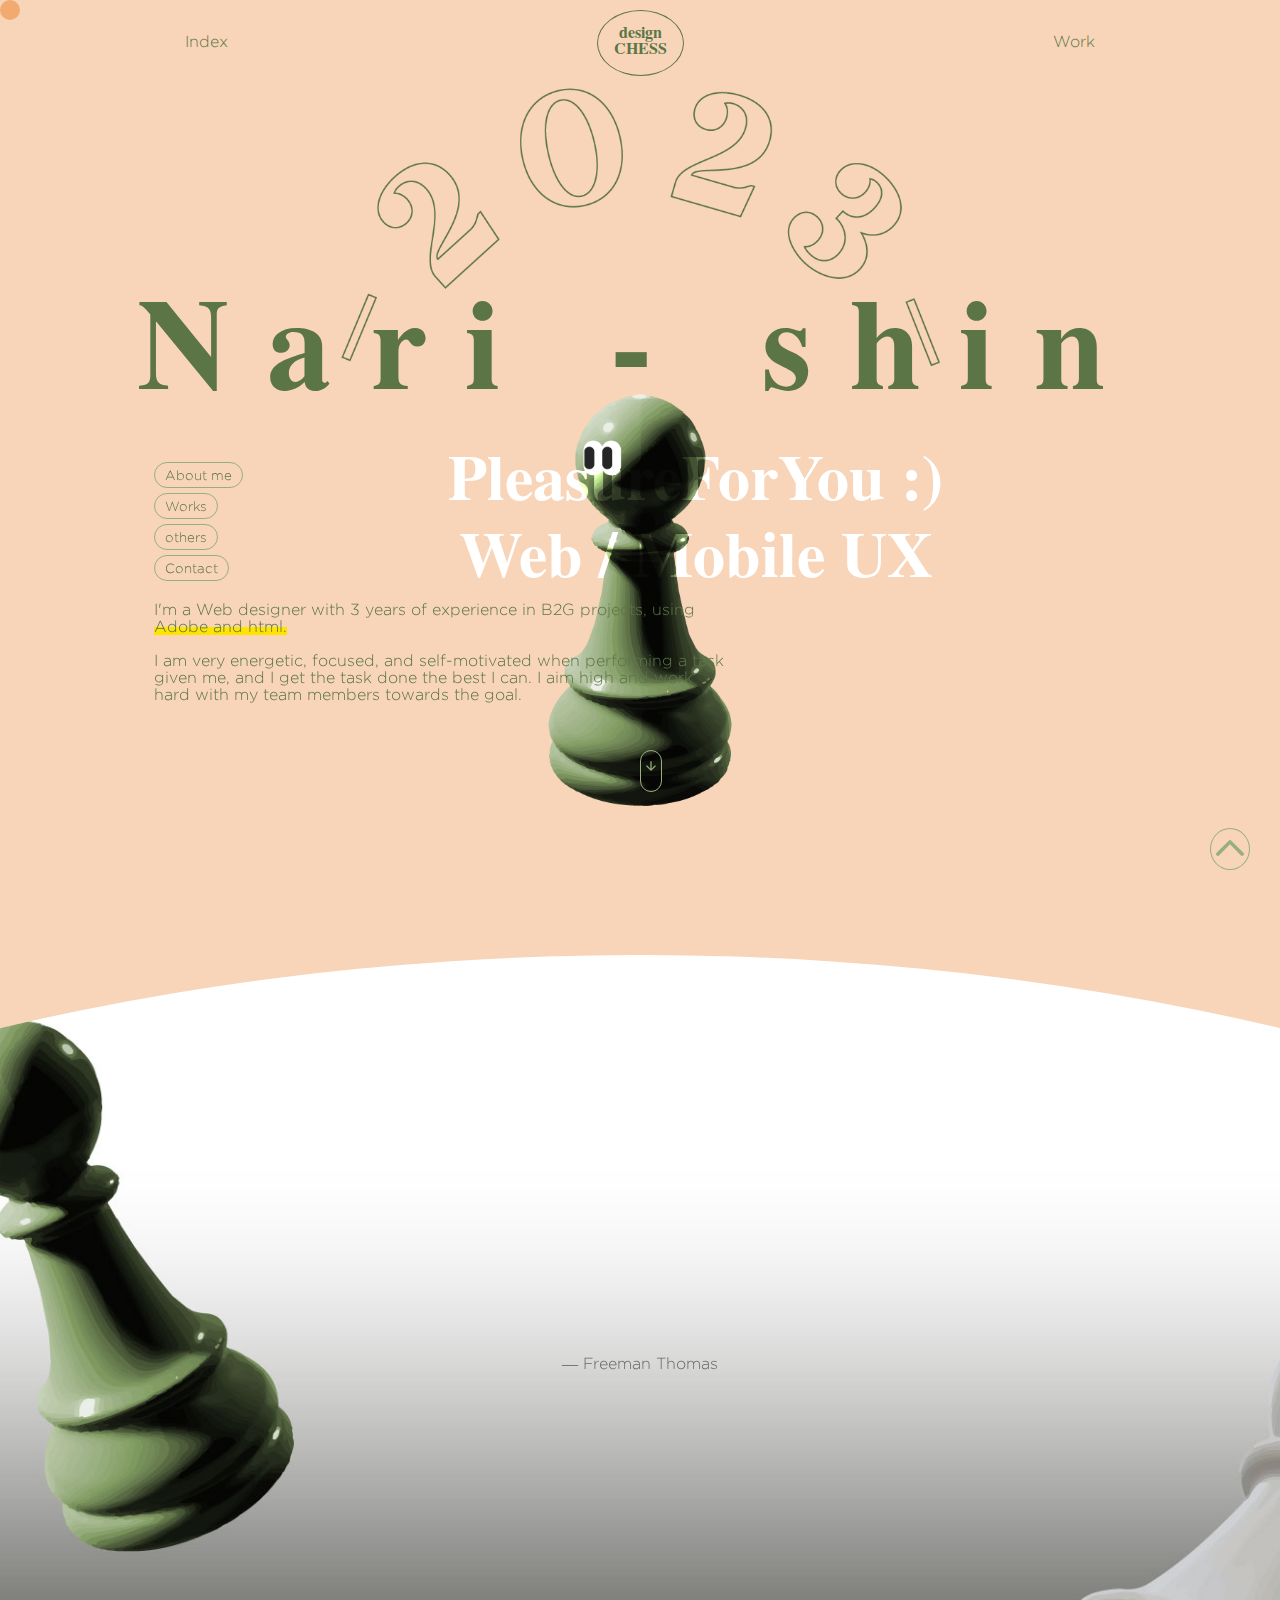
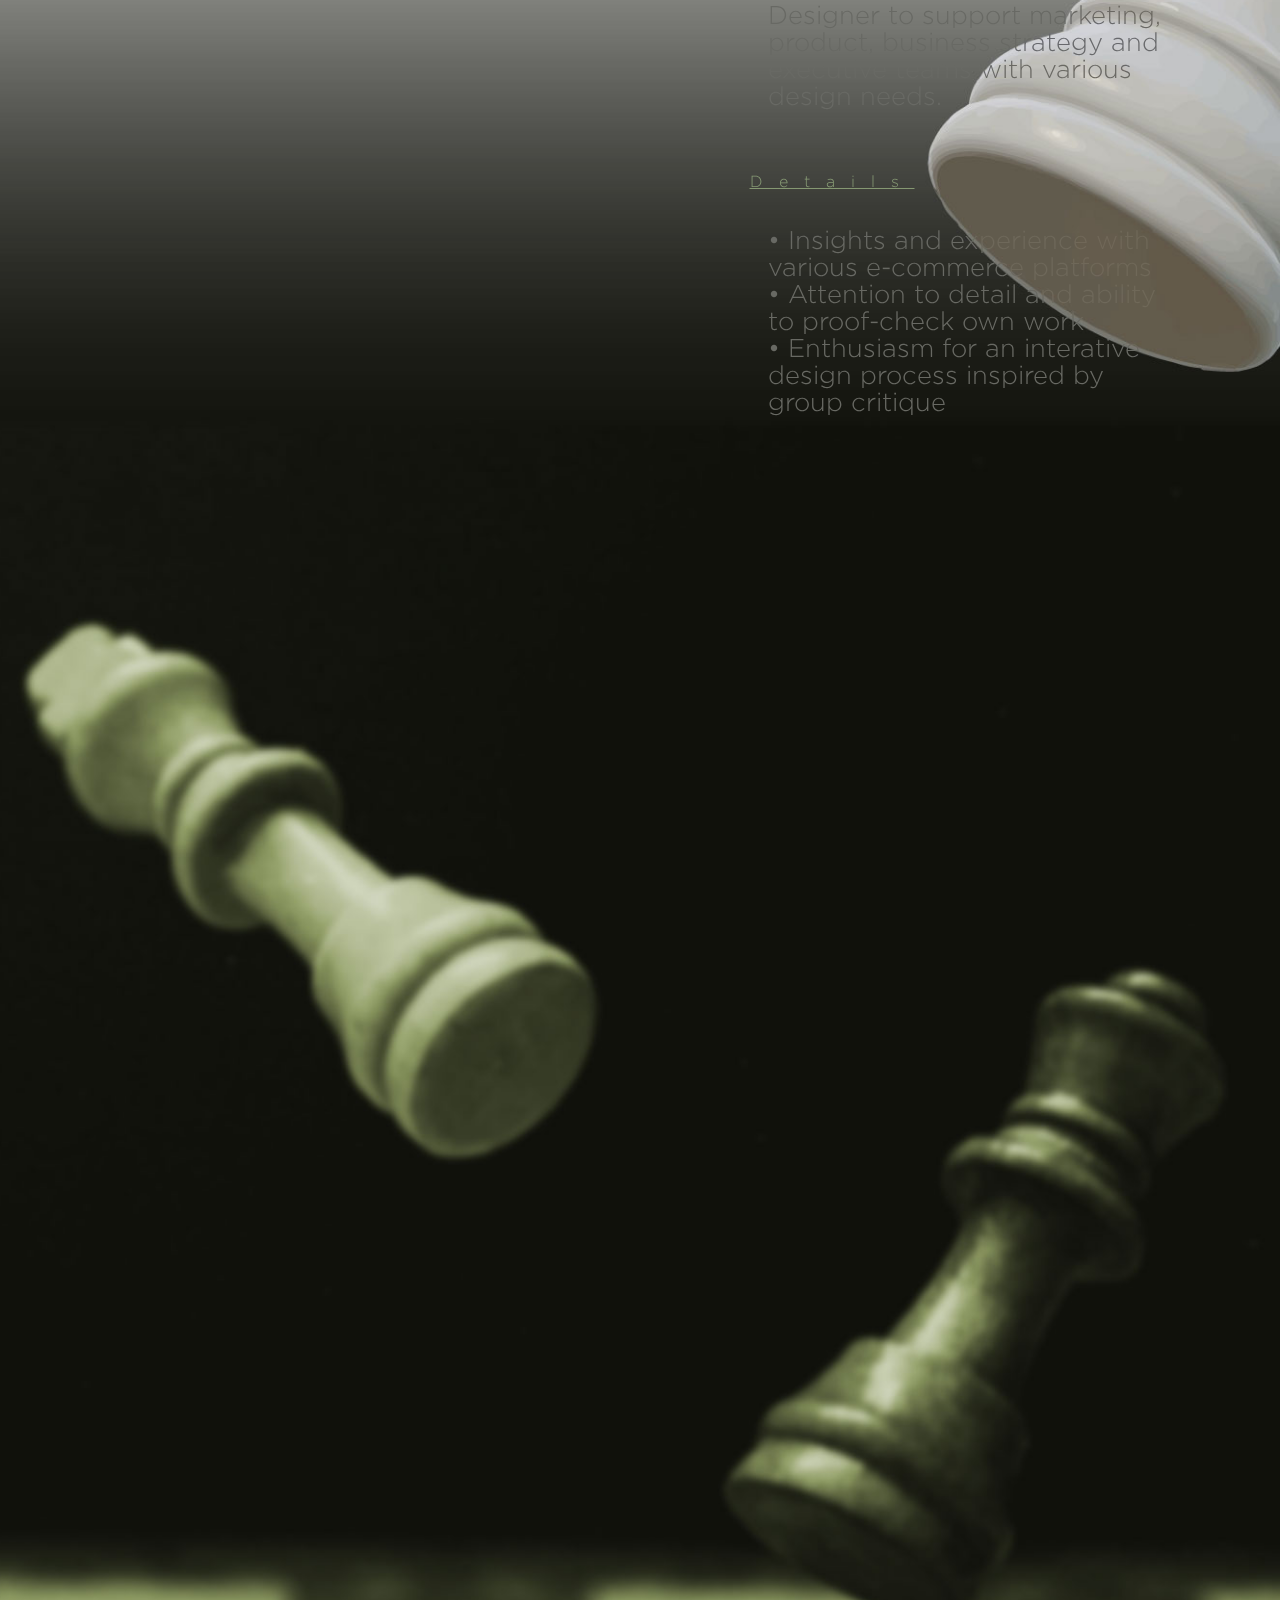
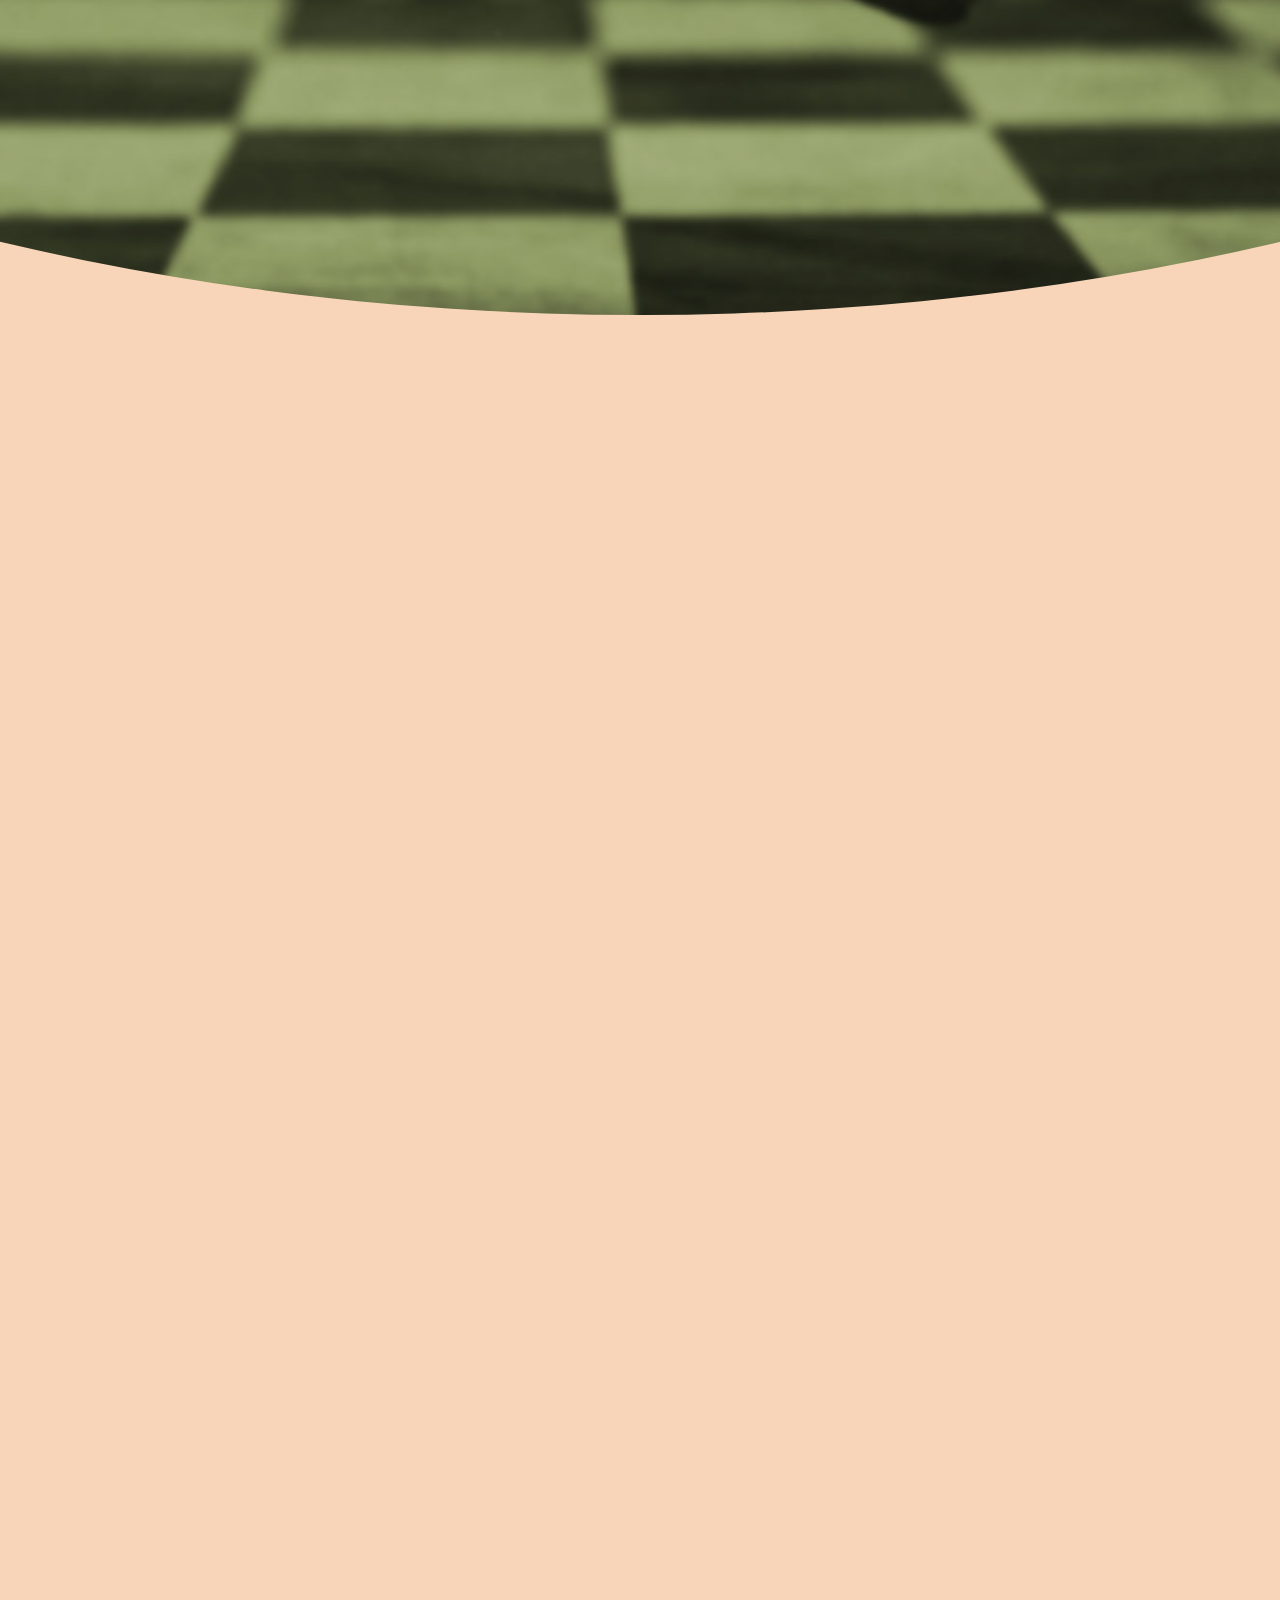
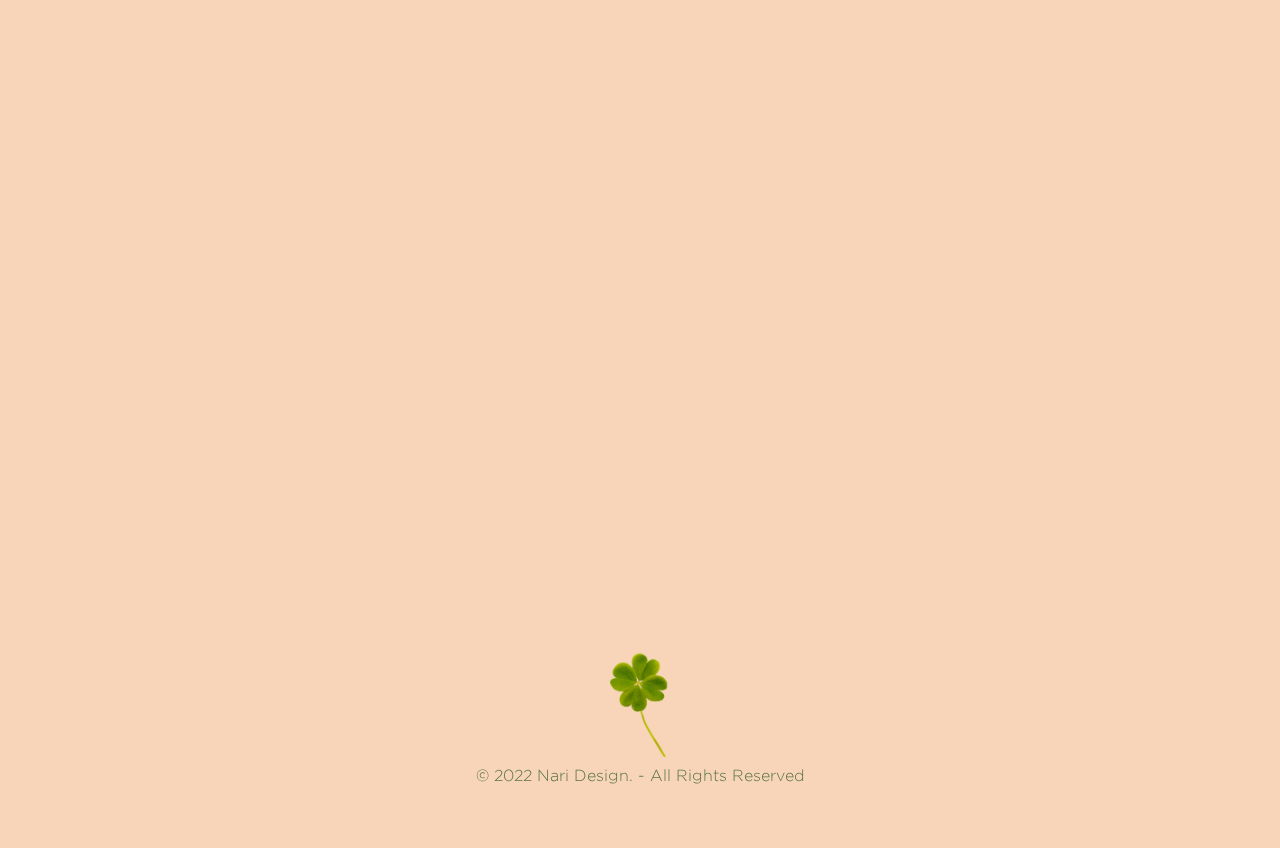
==== index.html @ 48663233 "Add files via upload" ====
<!DOCTYPE html>
<html lang="ko">
<head>
    <meta charset="UTF-8">
    <meta http-equiv="X-UA-Compatible" content="IE=edge">
    <meta name="viewport" content="width=device-width, initial-scale=1.0">
    <script src="js/jquery-3.3.1.min.js"></script>
    <link rel="stylesheet" href="css/index0104.css">
    <link rel="stylesheet" href="css/aos.css">
    <title>- design CHESS - Nari's web</title>
</head>
<body>
    <div class="cursor"></div>
    <div id="wrap">
        <header>
            <div class="headerMenu">
                <!-- 헤더메뉴 -->
                <div class="nav-link"><a href="#">Index</a></div>
                <a href="index.html" class="brand">
                    <h1><div class="logo">design<br/>CHESS</div></h1>
                </a>
                <div data-w-id="8b042cb9-2dbe-2bd0-51a0-ee58dc30b4fe" class="nav-link"><a href="#">Work</a></div>
            </div>
        </header>

        <div id="btn_up">
            <a href="index.html"><button><img src="img/btnUp.svg" alt="up"></button></a>
        </div>
    <!-- 본문 시작 -->
        <main>
            <section class="sect" class="pal-rotate card">
                <!-- <div class="main-lines">-2022-</div> -->
                <h1 id="main-t" data-aos="fade-up" class="contents">Nari - shin</h1>
                <div id="main-l">
                    <h4 class="main-lines">PleasureForYou :)<br>Web / Mobile UX</h4>
                </div>
                    
                <div class="detail" data-aos="fade-up">
                    <button><a href="about.html">About me</a></button>
                    <button><a href="index.html">Works</a></button>
                    <button><a href="others.html">others</a></button>
                    <button><a href="contact.html">Contact</a></button>
                    I&#x27;m a Web designer with 3 years of experience in B2G projects, using <span style=" background: linear-gradient(to top, #ffe400 50%, transparent 50%)">Adobe and html.</span> <br><br>
                            
                    I am very energetic, focused, and self-motivated when performing a task given me, and I get the task done the best I can. I aim high and work hard with my team members towards the goal. 
                </div>

                <div id="scrollDown">
                    <img src="img/scrollDown.svg" alt="scrollDown">
                </div>
            </section>
        </main>


        <!-- 어바웃 섹션 -->
        <section id="about">
            <!-- 인용구 -->
            <div class="bubble-wrap">
                <div class="top-bubble" >
                    <div id="quotes">
                        <div class="quote">
                            <h3 class="quoteText contents" data-aos="fade-right">&quot;Good design begins with honesty，</h3>
                        </div>
                        <div class="quote">
                            <h3 class="quoteText" data-aos="fade-left">asks tough questions，</h3>
                        </div>
                        <div class="quote">
                            <h3 class="quoteText" data-aos="fade-right">comes from collaboration</h3>
                        </div>
                        <div class="quote">
                            <h3 class="quoteText" data-aos="fade-left">and from trusting your intuition &quot;</h3>
                        </div>
                        <div class="quote">
                            <div class="quoteText">― Freeman Thomas</div>
                        </div>  
                    </div>

                    <!-- 소개글 -->
                    <!-- 사진 -->
                    <div class="col50">
                        <div class="img-parll-wrap">
                            <div class="office-img"  data-aos="fade-right"></div>
                        </div>
                    </div>
                    <!-- 텍스트 -->
                    <div class="col50">
                        <div class="detail">
                            Designer to support marketing, product, business strategy and executive teams with various design needs.
                        </div>
                        <div class="detail_t">Details</div>
                        <div class="detail">
                            • Insights and experience with various e-commerce platforms<br>
                            • Attention to detail and ability to proof-check own work<br>
                            • Enthusiasm for an interative design process inspired by group critique<br>
                        </div>
                    </div>


                    <!-- 워크 섹션 -->
                    <section id="work">
                        <div class="works">
                            <h3 class="workList" data-aos="fade-right"><a href="#">/ Web</a></h3>
                            <h3 class="workList" data-aos="fade-right"><a href="#">/ Mobile UX</a></h3>
                            <h3 class="workList" data-aos="fade-right"><a href="#">/ Promo</a></h3>
                            <h3 class="workList" data-aos="fade-right"><a href="#">/ others</a></h3>
                        </div>
                    </section>


                </div>
                <!-- 탑버블 -->
            </div>
            <!-- 버블랩 -->
        </section>


        


<!-- 우측상단 work메뉴 -->
<div class="dialog-wrapper">
    <div class="bubble-wrap-menu">
        <div class="top-bubble-balck"></div>
    <div>
        <!-- <div class="nav-link">Close</div> -->
    </div>
</div>
<div class="flex-columns no-margings">
    <div data-w-id="64d43645-555c-1b0a-166c-a1bad5dda425" class="col60">
        <a href="index.html" class="link menu shuffle w-inline-block"><h1><div class="logo">design<br/>CHESS</div></h1></a>
        <div class="spacer-1em"></div>
        <a href="#" class="work-line w-inline-block"><div class="menu-item-txt">/Web</div></a>
        <a href="#" class="work-line w-inline-block"><div class="menu-item-txt">/Mobile UX</div></a>
        <a href="#" class="work-line w-inline-block"><div class="menu-item-txt">/Promo</div></a>
        <a href="#" class="work-line w-inline-block"><div class="menu-item-txt">/others</div></a>
        
        <div class="subContact"></div>
        <a href="#" target="_blank" class="link menu w-inline-block"><div>E-mail</div></a>
        <!-- <a href="#" target="_blank" class="link menu w-inline-block"><div>Notion</div></a> -->
        <a href="#" target="_blank" class="link menu w-inline-block"><div>Github</div></a>
        <a href="#" target="_blank" class="link menu w-inline-block"><div>instagram</div></a>
    </div>
</div>
</div>


<div class="bg-wordmark">
    <!-- <div class="text-block-6">Work/work/work</div> -->
</div>


        <!-- 콘택트 섹션 -->
        <section id="contact" class="bg-call">
            <div class="contactWrap" data-aos="fade-up">
                <h2 class="contactText">making something Pleasure!</h2>
            </div>
            <div class="contactWrap" data-aos="fade-up">
                <h2 class="contactText"><a href="mailto:nary8022@gmail.com?subject=designCHESS" class="inline-link">nary8022@gmail．com</a></h2>
            </div>
            <div class="contactWrap" data-aos="fade-up">
                <h2 class="contactText">I LOOK TOWARDS TO HEARING FROM YOU :)</h2>
            </div> 

            <!-- 연락처 -->
            <div class="detail">
                <a href="nary8022@gmail.com" target="_blank" class="footer-link">E-mail</a><br>
                <a href="#" target="_blank" class="footer-link">Instagram</a><br>
                <a href="#" target="_blank" class="footer-link">Github</a><br>
            </div>

            <div class="bg-image-holder"></div>
        </section>



        <!-- 푸터 -->
        <footer>
            <div id="footerImg" class="pal-rotate card"><img src="img/clover.png" alt="f-clover"></div>
            © 2022 Nari Design. - All Rights Reserved 
        </footer>
    </div>






    <!-- 스크립트 -->
    <script src="js/aos.js"></script>
    <script>
        AOS.init({
          easing: 'ease-in-out-sine'
        });
    </script>
    
<!-- 마우스 -->
<script src="https://cdnjs.cloudflare.com/ajax/libs/gsap/3.5.1/gsap.min.js"></script>
<script>
    // 선택자
    const cursor = document.querySelector(".cursor");
    const contentEm = document.querySelectorAll(".contents");
    // const infoLi = document.querySelectorAll(".info.bottom li");

    // 움직임 효과
    document.addEventListener("mousemove", function(e){
        gsap.to(cursor, {duration: 0.01, left: e.pageX, top: e.pageY});
    });

    // 오버 효과
    contentEm.forEach(elem => {
        elem.addEventListener("mouseenter", () => {
            cursor.classList.add("active");
        });
        elem.addEventListener("mouseleave", () => {
            cursor.classList.remove("active");
        });
    });

</script>

    
    <!-- 애니메이션 소스 -->
    <script src="js/animation.js" type="text/javascript">
    </script>
</body>
</html>
---- css/index0104.css ----
/* 초기화 */
*{
    margin:0;
    padding:0;
    font-family: gotham;
    list-style: none;
    text-align: center;
    color: #5c7547;  
}
/* 공통스타일 */
html {
    scroll-behavior: smooth;
}
body {
    background-color: #f8d5b8;
    position: relative;
    }
.cursor {
    position: absolute;
    left: 0; top: 0;
    width: 20px; height: 20px;
    border-radius: 50%;
    z-index: 1000;
    background: #000;
    user-select: none;
    pointer-events: none;
    transform: scale(1);
    transition: transform .3s ease-in-out, opacity .2s ease-in-out;
    mix-blend-mode: overlay;
}
.cursor.active {
    transform: scale(10);
}
.cursor.active2 {
    transform: scale(5);
    background: #fff;
}
a {
    display: block;
    text-decoration: none;
    color: #5c7547;
    z-index: 99999 !important;
}
a:hover {
    animation: Pulse 1s linear infinite;
}
button {
    display: block;
    border: 1px solid #96AF7D;
    border-radius: 500px;
    background: none;
    z-index: 10;
}


main,section {
    display: block;
}
h1,h1>div,h2,h2>a,h3,h3>a,h4 {
    font-family: times;
    font-size: 6vw;
    z-index: 10;
}

h4 {
    color: #fff
}

#wrap {
    width: 100vw;
    overflow: hidden;
    margin: 0 auto;
    display: flex;
    justify-content: center; 
    flex-direction: column;
    position: relative;
    z-index: 1;
    
}


div[class=detail], div[class=detail]>a {
    width: 200px;
    text-align: left;
}

.detail button {
    padding: 5px 10px;
    margin-bottom: 5px;
    border: 1px solid #96AF7D
}

.detail button:hover {
    background: #476a30;
    border: 1px solid #476a30;
}
.detail button:hover >a {
    color: #fff;
    animation: none;
}

/* 헤더영역 */
header {
    width: 100vw;
    background: #f8d5b8;
    position: fixed;
    left:0;
    top:0;
    z-index: 999;
}
.headerMenu {
    /* z-index: 999; */
    margin: 10px 0;
    /* background: #f8d5b8; */
    display: flex;
    flex-direction: row;
    justify-content: space-around;
}

h1 .logo {
    font-size: 1rem;
    line-height: 1rem;
    border: 1px double #5c7547;
    border-radius: 50%;
    padding: 1rem;
  }
header .nav-link {
    line-height: 4em;
}


/* 상시 위로가기 */
#btn_up {
    position: fixed;
    bottom: 30px;
    right: 30px;
}
#btn_up button {
    width: 40px;
    padding: 2px;
    border-radius: 50%;
}

.flex-columns a, .flex-columns div {
    color: #f8d5b8;
}
.flex-columns .subContact {
    padding-top: 30px;
}

.flex-columns .logo {
    color: #f8d5b8;
    border: 1px solid #f8d5b8;
    padding: 20px 0;
    width: 100px;
    margin: 0 50vw;
    
}

/* 메인영역 */

main {
    height: 100vh;
    display: flex;
    flex-direction: column;
    justify-content: center;
    background: url(../img/chessimggr_bg.png) no-repeat center fixed;
    background-size: contain;
}
main .sect {
    width: 100vw;
    height: 50vh;
    display: grid;
    grid-template-columns: 10fr 0.5fr 10fr;
    grid-template-rows: repeat(2, 1fr);
}
main .detail {
    width: 45vw;
    text-align: left;
    margin-left: 14vw;
    grid-row: 2/3;
    margin: -5vh 0 0 12vw;
}

main .detail button:last-of-type {
    margin-bottom: 20px;
}

#main-t {
    font-size: 10vw;
    letter-spacing: 3vw;
    margin: 5vw 0;
    grid-column: 1/4;
    
}
#main-l {
    /* grid-area: 2/3/2/3;
    margin-left: -45vw; */
    position: absolute;
    left: 35vw;
    top: 50vh;
}
#main-l h4{
    font-size: 5vw;
    mix-blend-mode :overlay;
}
#scrollDown {
    width: 20px;
    height: 40px;
    border: 1px solid #96AF7D;
    border-radius: 50px;
    margin-top: 30px;
    position: absolute;
    left: 50vw;
    top: 80vh;
    /* z-index: 99; */
}
#scrollDown img{
    width: 10px;
    padding: 15px 5px;
    margin-top: 40px;
    animation: scrolldown 1s infinite;
    position: absolute;
    top: -45px;
    left: 0;
}
@keyframes scrolldown {
    0% {
        transform: translateY(5px);
    }
    50% {
        transform: translateY(10px);
    }
    100% {
        transform: translateY(5px);
    }
}





/* 어바웃 섹션 */
/* 버블전환 */
.top-bubble {
    width: 300vw;
    /* max-width: 1500px; */
    height: 200vw;
    margin-left: -100vw;
    border-radius: 50%;
    /* background-color: #fff; */
    background: url(../img/chessimggr_bg2.jpg) no-repeat center;
    background-position: 50% 50%;
    background-size: contain;
    background-repeat: repeat-y;
    /* overflow: hidden; */
    text-align: center;
    position: relative;
    z-index: -10;
  }

  .bubble-wrap {
    /* position: relative; */
    position: absolute;
    left: 0;
    top: 95vh;
    right: 0;
    bottom: 0;
    z-index: -1000;
    /* overflow: hidden; */
  }
  /* .bubble-wrap {
    position: absolute;
    left: 0;
    top: -7.5vw;
    right: 0;
    bottom: 0;
    overflow: hidden;
    z-index: -99;
  } */



  .top-bubble .detail {
    margin-top: 10px;
    padding: 10vw 160vw 5vw;
    width: 400px;
    mix-blend-mode :luminosity;
    /* text-align: justify; */
    font-size: 1.6rem;
  }
  .top-bubble .detail:last-of-type {
    padding-top: 2vw;
  }
  .detail_t {
    letter-spacing: 1em;
    text-decoration: underline;
    padding-left: 30vw;
    mix-blend-mode :screen;
  }
#quotes {
    display: block;
    margin: 100px 0;
    mix-blend-mode :luminosity;
}
.office-img {
    width: 50%;
    height: 600px;
    background:url(../img/office.png) no-repeat left;
    background-size:cover;
    position: absolute;
    left: 0;
    top: 40vw;
}


/* 워크 */
#work {
    margin-top: 40vw;
    mix-blend-mode :screen;
}
#work h3 a{
    display: block;
    font-size: 6.5vw;
    margin-top: 3vw;
    mix-blend-mode :screen;
}


/* 슬릭 */
#s_slide {
    padding-top: 315vw;
    z-index: -1000;
}
#s_slide p {
    text-align: center;
    font-size: .8em;
    padding-top: 10px;
}
#s_slide img {
    width: 100%;
    height: auto;
    margin: 0px auto;
  }
  .slider {
    width: 80%;
    margin: 0px auto;
  }
  .slider .slick-slide {
    margin: 10px;
  }
  .slick-prev:before, .slick-next:before {
    color: #344d08;
  }

  .center .slick-center h3 {
    -moz-transform: scale(1.5);
    -ms-transform: scale(1.5);
    -o-transform: scale(1.5);
    -webkit-transform: scale(1.5);
    color: #e67e22;
    opacity: 1;
    transform: scale(1.5);
  }
  .center h3 {
    opacity: 0.5;
    transition: all 300ms ease;
  }
  .content {
    margin: auto;
    padding: 20px;
    width: 600px;
  }




/* 콘택트 */
.bg-call {
    padding-top: 4000px;
    /* position: absolute;
    top: 1500px; */
    z-index: -1000 !important;
    /* height: 90vh; */
}

#contact {
    margin-top: 20vh;
}

#contact h2, #contact h2>a {
    font-size: 4vw;
}
#contact .detail {
    margin-left: 50vw;
}





/* 푸터 */
footer {
    margin: 5vw auto;
}
#footerImg img{
    width: 100px;
}
.card {
    display: flex;
    flex-direction: column;
    align-items: center;
    justify-content: center;
    transform-style: preserve-3d;
    transform: perspective(1000px);
    margin: 0 3rem;
}



/* 우측상단메뉴---------------------------------- */
.dialog-wrapper {
    position: fixed;
    left: 0;
    top: 0;
    right: 0;
    bottom: 0;
    z-index: 2000;
    display: none;
    justify-content: center;
    align-items: center;
    background-color: #476a30;
  }
  .work-line {
    overflow: hidden;
    -webkit-transition: -webkit-transform .2s cubic-bezier(.269,  .182,  0,  .984);
    transition: transform .2s cubic-bezier(.269,  .182,  0,  .984);
    transition: transform .2s cubic-bezier(.269,  .182,  0,  .984), -webkit-transform .2s cubic-bezier(.269,  .182,  0,  .984);
    font-family: times;
    color: #fff;
    font-size: 4em;
    line-height: 1.2em;
    font-weight: 400;
  }
  /* .work-line:hover {
    transform: translate(10px, 0);
  } */
  .spacer-1em {
    height: 5em;
  }
  .menu-nav-wrapper {
    position: fixed;
    left: 0;
    top: 0;
    right: 0;
    bottom: auto;
    display: flex;
    height: 7em;
    padding-right: 2em;
    padding-left: 2em;
    justify-content: space-between;
    align-items: center;
  }

  .menu-img {
    overflow: hidden;
    height: 0;
  }
  .menu-item-txt {
    font-family: times;
    color:#f8d5b8;
  }
  
  
  /* 우측 워크메뉴 */
  .bubble-wrap-menu {
    position: absolute;
    left: 0;
    top: -5.8vw;
    right: 0;
    bottom: 0;
    z-index: -2;
    overflow: hidden;
    background-color: #476a30;
  }
  .top-bubble-balck {
    width: 100vw;
    height: 120vw;
    margin-left: -100vw;
    border-radius: 50%;
    background-color: #476a30;
  }















/* 폰트정의 */
@font-face  {
    font-family:  'times';
    src:  url('TimesLTStd-Bold.otf') format('opentype');
    font-weight:  400;
    font-style:  normal;
    font-display:  block;
    }

@font-face  {
    font-family:  'gotham';
    src:  url('Gotham-Light.otf') format('opentype');
    font-weight:  400;
    font-style:  normal;
    font-display:  block;
    }

/* 애니메이션 */
@keyframes bob {
    0% {
        transform: translateY(0px);
    }
    40% {
        transform: translateY(-5px);    
    }
    100% {
        transform: translateY(0px);
    }
}

@keyframes Pulse {
    25% {
        transform: scale(1.1);
    }
    75% {
        transform: scale(.9);
    }
}



    /* Max Font Size */
@media screen and (min-width:1800px) {
    body {font-size: 18px;}
    }

    /* Min Font Size */
@media screen and (max-width:1024px) {
    body {font-size: 14px;}
    }
    #work {
        margin-top: 350px;
    }
    #work h3 a{
        font-size: 8vw;
        margin-top: 5vw;
    }

@media screen and (max-width:700px) {

    .top-bubble {
        background: url(../img/chessimggr_bg2.jpg) no-repeat center;
        background-size: contain;
    }

    /* 워크 */
    #work {
        margin-top: 400px;
    }
    #work h3 a{
        font-size: 10vw;
        margin-top: 15vw;
    }
    
    #s_slide {
        margin-top: 70vw;
    }
    
    
    
    /* 콘택트 */
    .bg-call {
        z-index: -10;
        padding-top: 1000px;
        height: 180vh;
    }
    
    #contact {
        /* margin-top: 500px; */
        z-index: 999;
    }
    
    #contact h2, #contact h2>a {
        font-size: 5vw;
        margin-bottom: 1vw;
    }

    #contact .detail {
        margin-top: 100px;
    }
    #contact .detail a{
        margin: -1em 0 0 5vw;
    }

    footer {
        font-size: .5em;
    }
    



    @media screen and (max-width:500px) {
        
        .detail, button{
            font-size: 11.2px;
        }
        main .detail {
            width: 250px;
            margin-top: 50px;
            /* text-align: justify;
            letter-spacing: .05px; */
        }
        .office-img {
            width: 45%;
            height: 500px;        
            position: absolute;
            left: 25%;
            top: 80vw;
        }
        .bubble-wrap .col50:last-of-type {
            margin-top: 650px;
            
        }
        .bubble-wrap .detail {
            width: 250px;
            padding-left: 110vw;
            z-index: 99;
            mix-blend-mode :normal;
        }

        .top-bubble {
            background: url(../img/chessimggr_mo.png) repeat center;
            height: 1800px;
        }
    
    
        /* 워크 */
        #work {
            mix-blend-mode :normal;
            margin-top: 100px;
        }
    
        #work h3 a{
            font-size: 12vw;
            margin-top: 10vw;
        }
        
        
        #s_slide {
            margin-top: 150vh;
        }
        
        
        
        /* 콘택트 */
        .bg-call {
            padding-top: 80vh;
            z-index: -10;
            /* height: 90vh; */
        }
        
        #contact {
            margin-top: -300px;
        }
        
        #contact h2, #contact h2>a {
            font-size: 5vw;
            margin-bottom: 1vw;
        }

        #contact .detail {
            margin-top: 30px;
        }
        #contact .detail a{
            margin: -1em 0 0 5vw;
        }

        footer {
            font-size: .5em;
        }
        }
    }
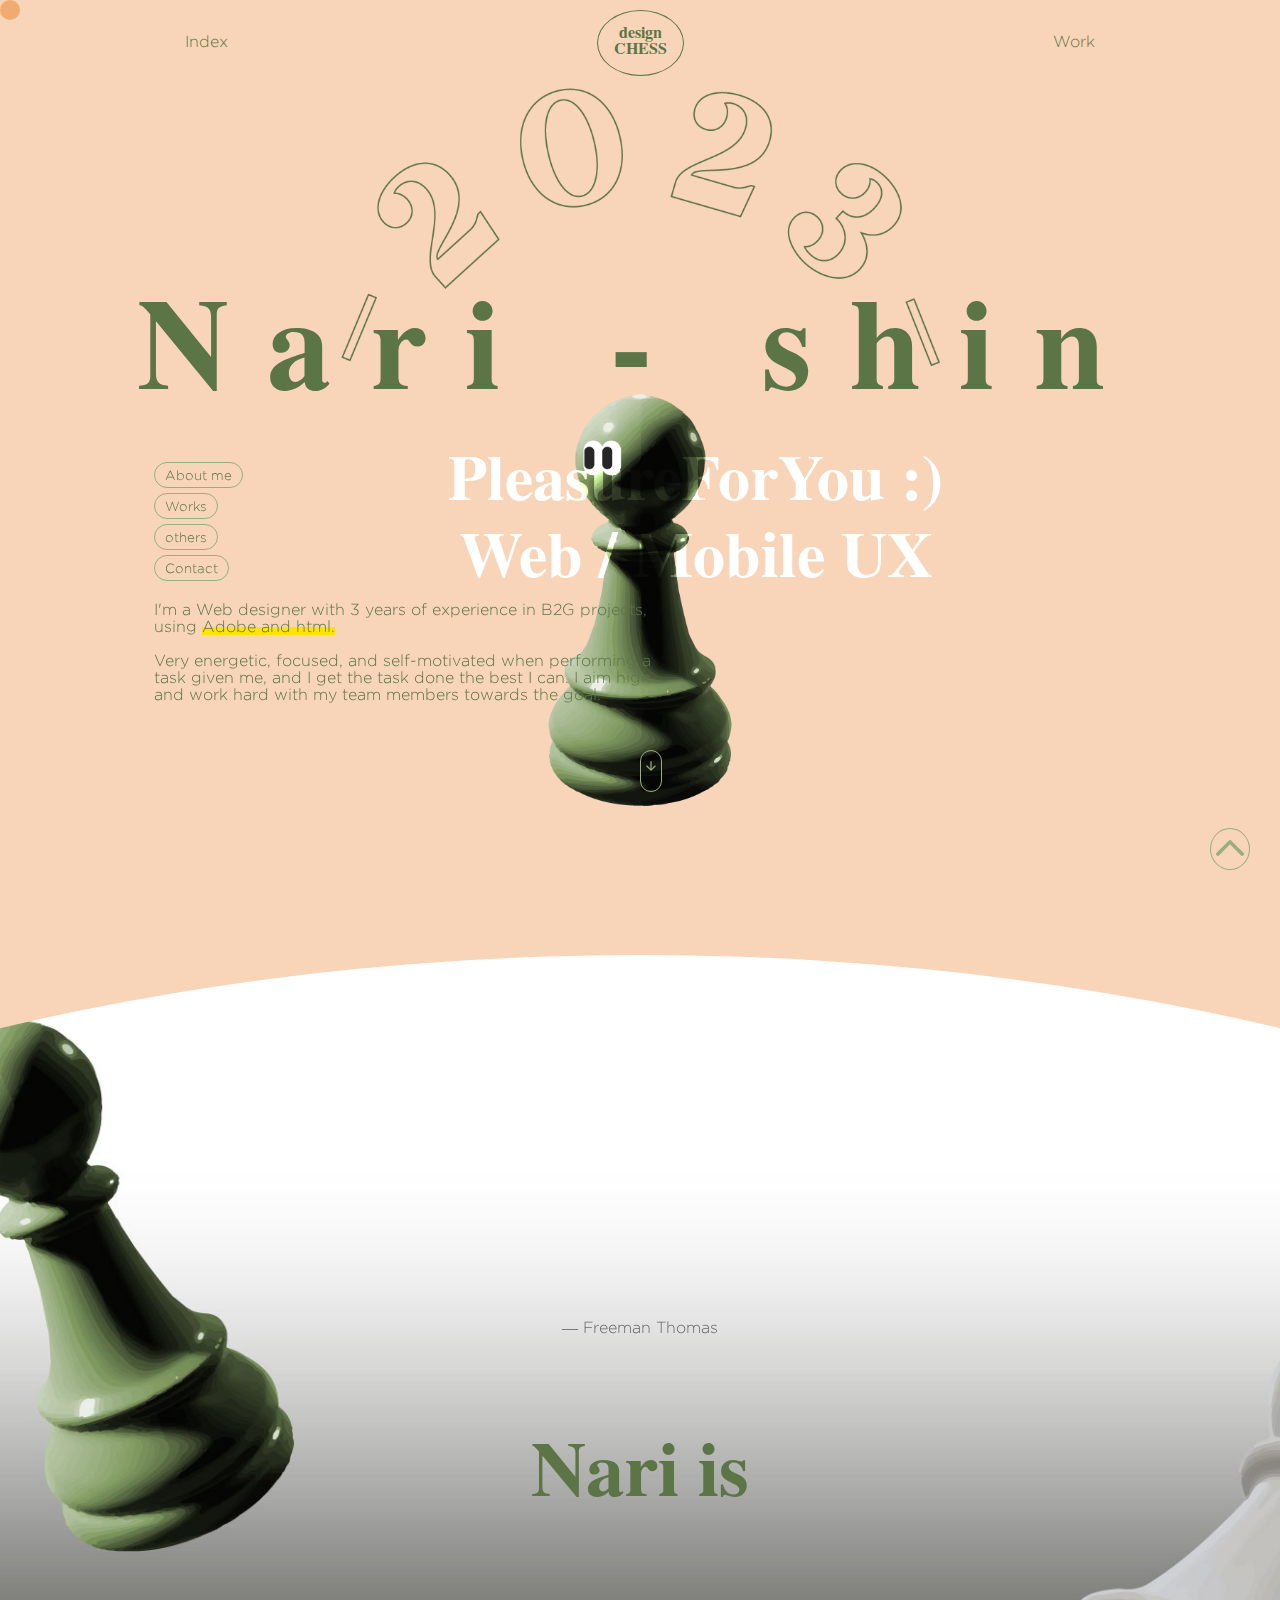
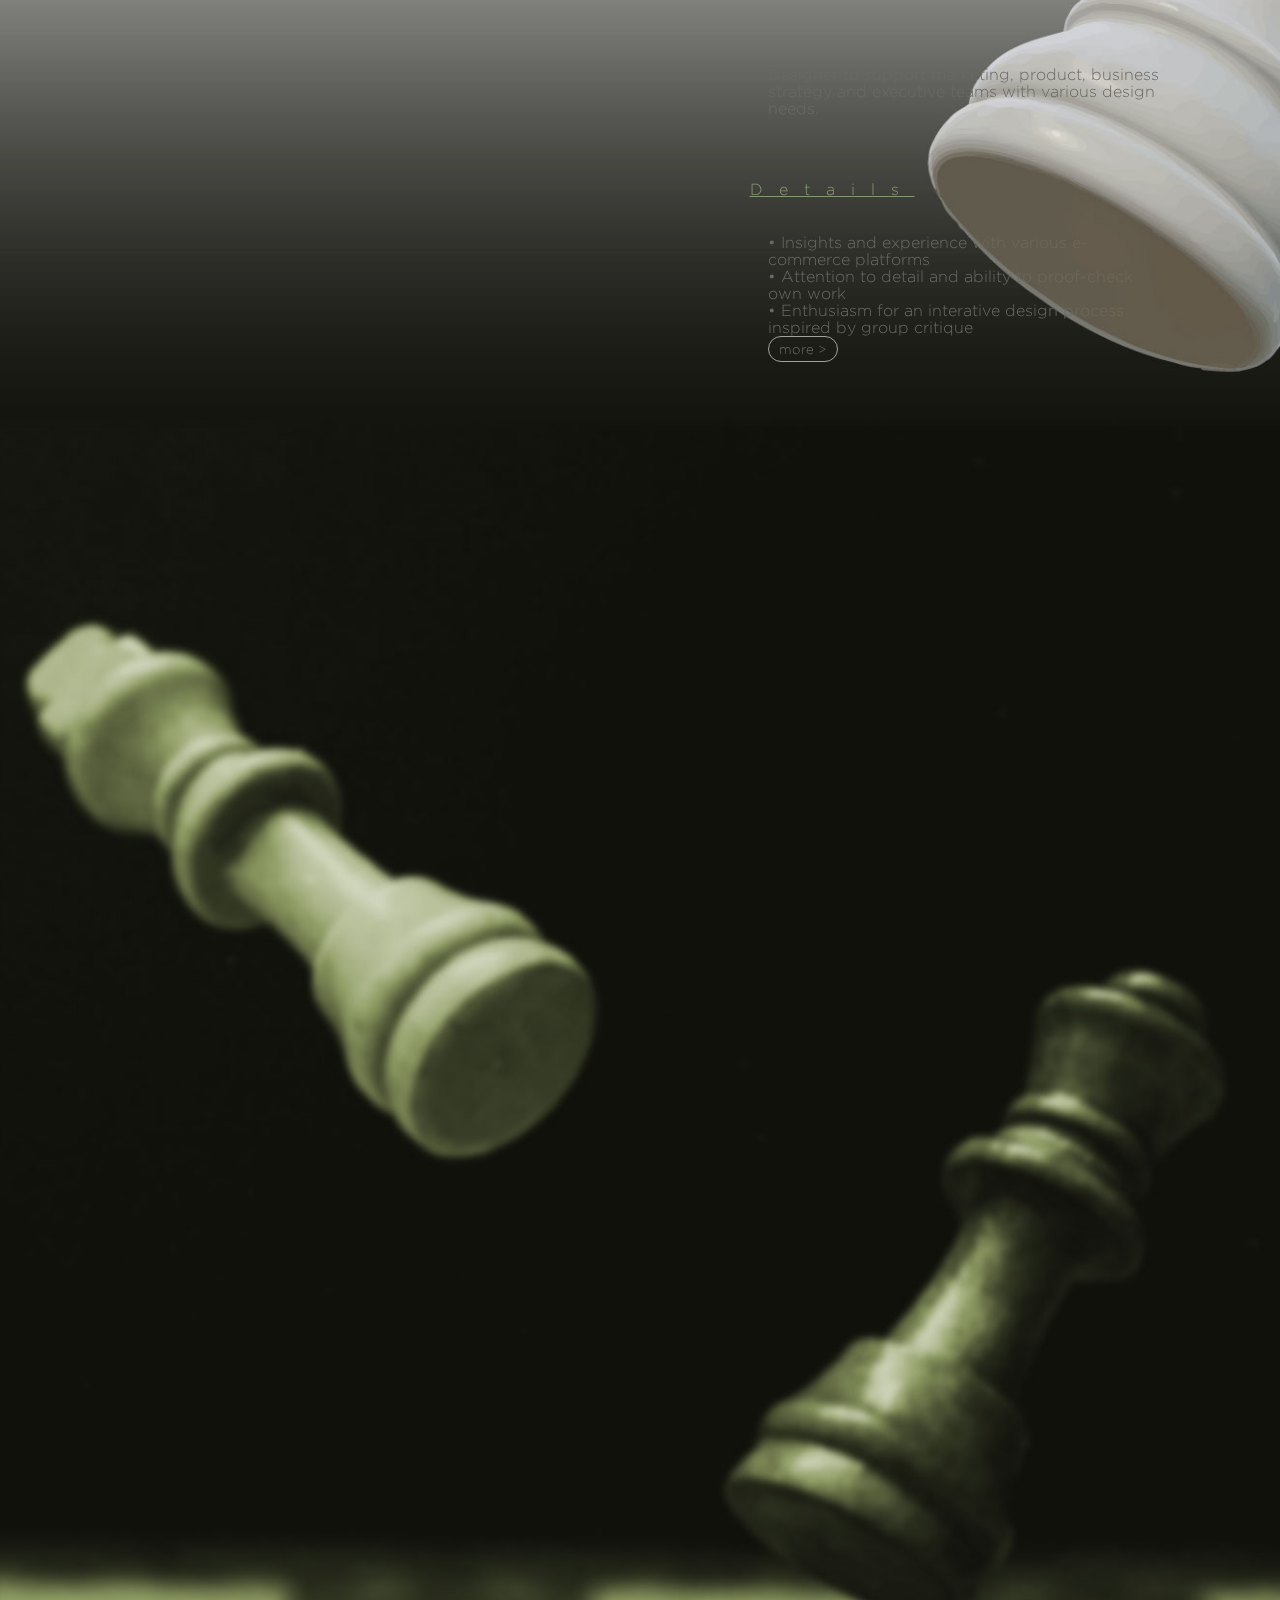
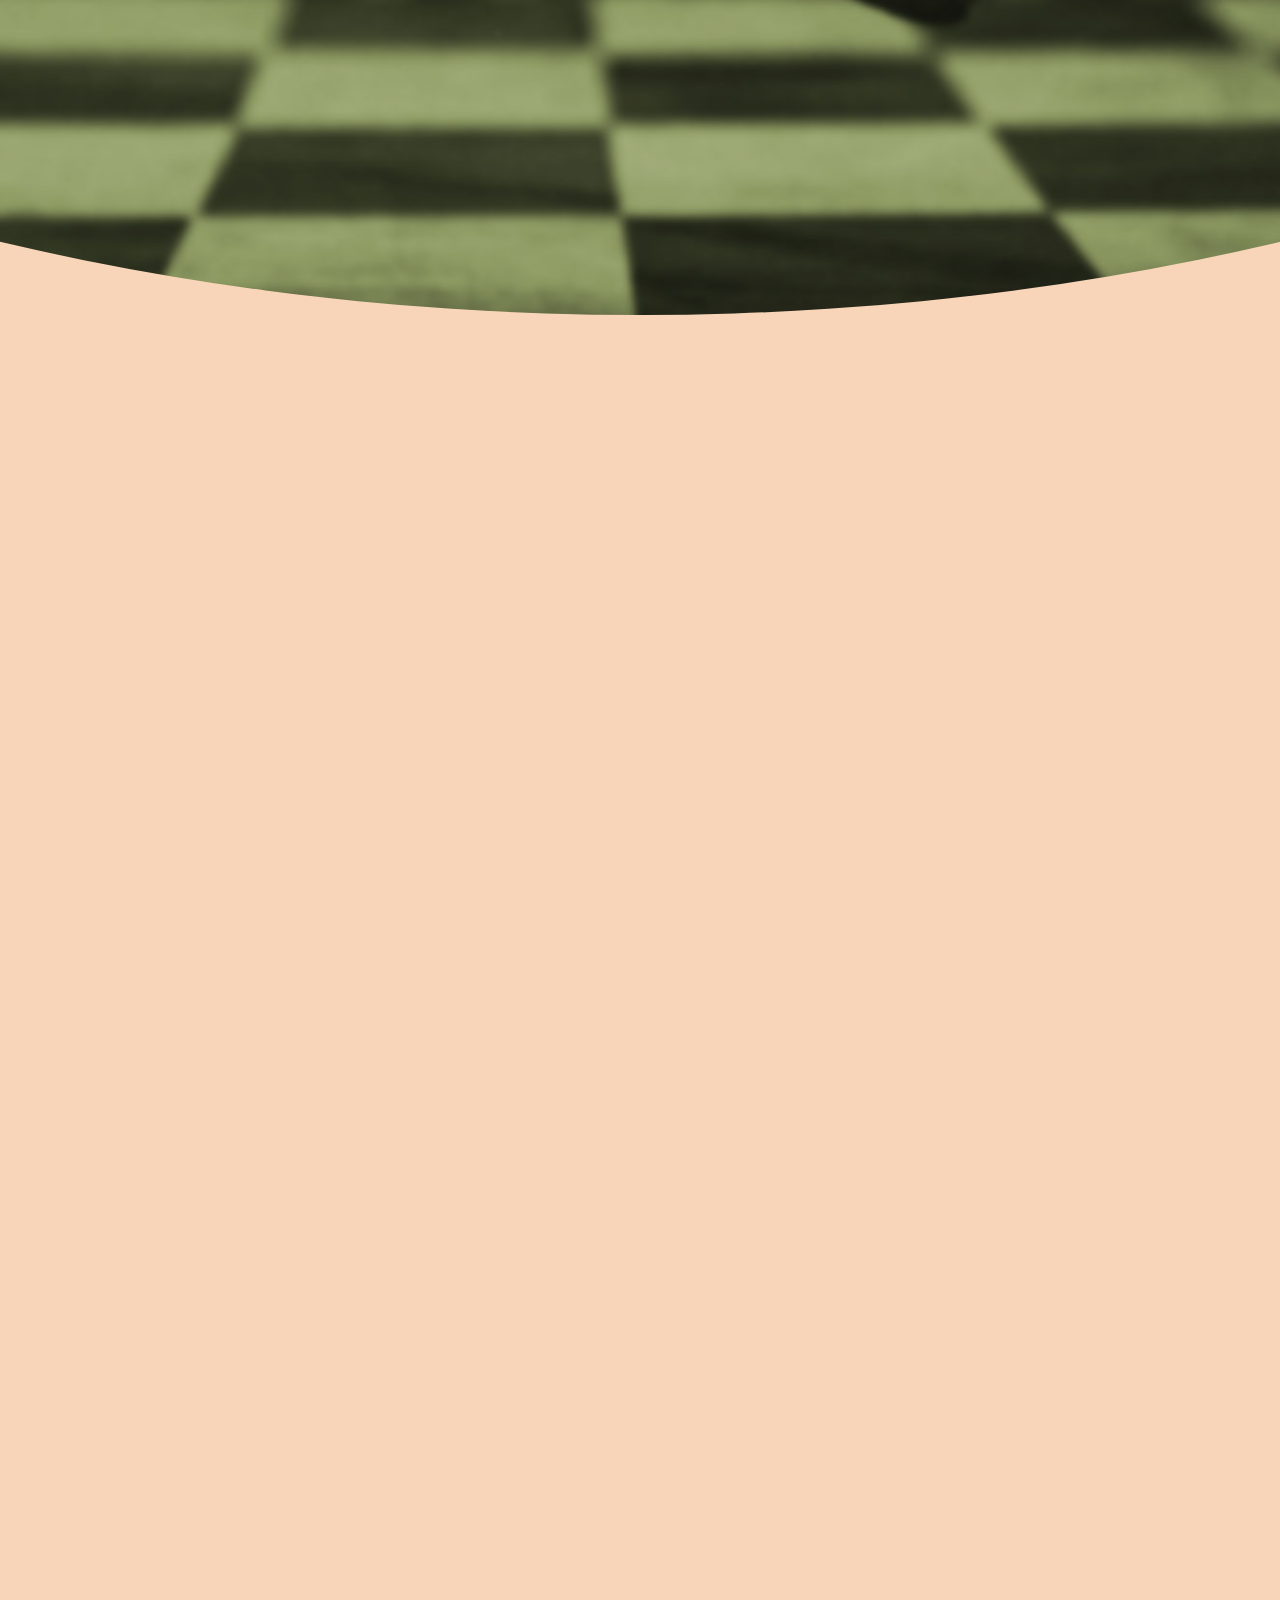
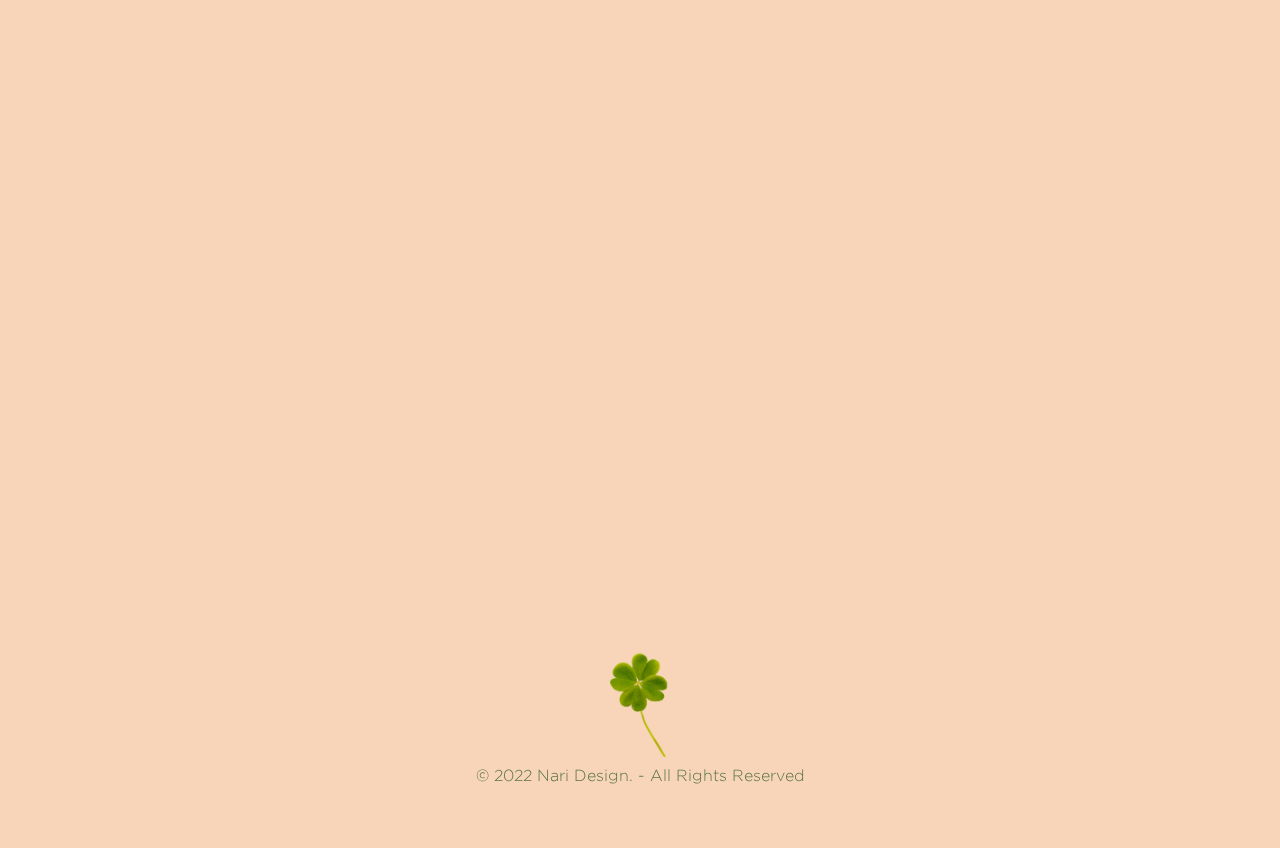
==== commit 0a49257e: "Add files via upload" ====
--- a/index.html
+++ b/index.html
@@ -7,6 +7,7 @@
     <script src="js/jquery-3.3.1.min.js"></script>
     <link rel="stylesheet" href="css/index0104.css">
     <link rel="stylesheet" href="css/aos.css">
+    <link rel="Shortcut Icon" href="img/favicon.ico">
     <title>- design CHESS - Nari's web</title>
 </head>
 <body>
@@ -15,19 +16,28 @@
         <header>
             <div class="headerMenu">
                 <!-- 헤더메뉴 -->
-                <div class="nav-link"><a href="#">Index</a></div>
-                <a href="index.html" class="brand">
+                <div id="trigger" class="nav-link">
+                    <a href="#">Index</a>
+                </div>
+                <a href="#main" class="brand">
                     <h1><div class="logo">design<br/>CHESS</div></h1>
                 </a>
                 <div data-w-id="8b042cb9-2dbe-2bd0-51a0-ee58dc30b4fe" class="nav-link"><a href="#">Work</a></div>
             </div>
         </header>
+        <nav>
+            <p class="btn"><a href="about.html">about</a></p>
+            <p class="btn"><a href="workIndex.html">works</a></p>
+            <p class="btn"><a href="others.html">others</a></p>
+            <p class="btn"><a href="contact.html">contact</a></p>
+            <div><img src="img/logoC.png" alt="logo"></div>
+        </nav>
 
         <div id="btn_up">
             <a href="index.html"><button><img src="img/btnUp.svg" alt="up"></button></a>
         </div>
     <!-- 본문 시작 -->
-        <main>
+        <main id="main">
             <section class="sect" class="pal-rotate card">
                 <!-- <div class="main-lines">-2022-</div> -->
                 <h1 id="main-t" data-aos="fade-up" class="contents">Nari - shin</h1>
@@ -37,12 +47,11 @@
                     
                 <div class="detail" data-aos="fade-up">
                     <button><a href="about.html">About me</a></button>
-                    <button><a href="index.html">Works</a></button>
+                    <button><a href="workIndex.html">Works</a></button>
                     <button><a href="others.html">others</a></button>
                     <button><a href="contact.html">Contact</a></button>
                     I&#x27;m a Web designer with 3 years of experience in B2G projects, using <span style=" background: linear-gradient(to top, #ffe400 50%, transparent 50%)">Adobe and html.</span> <br><br>
-                            
-                    I am very energetic, focused, and self-motivated when performing a task given me, and I get the task done the best I can. I aim high and work hard with my team members towards the goal. 
+                    Very energetic, focused, and self-motivated when performing a task given me, and I get the task done the best I can. I aim high and work hard with my team members towards the goal. 
                 </div>
 
                 <div id="scrollDown">
@@ -59,16 +68,16 @@
                 <div class="top-bubble" >
                     <div id="quotes">
                         <div class="quote">
-                            <h3 class="quoteText contents" data-aos="fade-right">&quot;Good design begins with honesty，</h3>
-                        </div>
-                        <div class="quote">
-                            <h3 class="quoteText" data-aos="fade-left">asks tough questions，</h3>
-                        </div>
-                        <div class="quote">
-                            <h3 class="quoteText" data-aos="fade-right">comes from collaboration</h3>
-                        </div>
-                        <div class="quote">
-                            <h3 class="quoteText" data-aos="fade-left">and from trusting your intuition &quot;</h3>
+                            <h3 class="quoteText contents" data-aos="fade-right">&quot;Good design begins with honesty,</h3>
+                        </div>
+                        <div class="quote">
+                            <h3 class="quoteText contents" data-aos="fade-left">asks tough questions,</h3>
+                        </div>
+                        <div class="quote">
+                            <h3 class="quoteText contents" data-aos="fade-right">comes from collaboration</h3>
+                        </div>
+                        <div class="quote">
+                            <h3 class="quoteText contents" data-aos="fade-left">and from trusting your intuition &quot;</h3>
                         </div>
                         <div class="quote">
                             <div class="quoteText">― Freeman Thomas</div>
@@ -77,21 +86,25 @@
 
                     <!-- 소개글 -->
                     <!-- 사진 -->
-                    <div class="col50">
-                        <div class="img-parll-wrap">
-                            <div class="office-img"  data-aos="fade-right"></div>
-                        </div>
-                    </div>
-                    <!-- 텍스트 -->
-                    <div class="col50">
-                        <div class="detail">
-                            Designer to support marketing, product, business strategy and executive teams with various design needs.
-                        </div>
-                        <div class="detail_t">Details</div>
-                        <div class="detail">
-                            • Insights and experience with various e-commerce platforms<br>
-                            • Attention to detail and ability to proof-check own work<br>
-                            • Enthusiasm for an interative design process inspired by group critique<br>
+                    <div class="colright">
+                        <div class="col50">
+                            <div class="img-parll-wrap">
+                                <div class="office-img"  data-aos="fade-right"></div>
+                            </div>
+                        </div>
+                        <!-- 텍스트 -->
+                        <div class="col50">
+                            <h3 id="name" class="contents">Nari is</h3>
+                            <div class="detail">
+                                Designer to support marketing, product, business strategy and executive teams with various design needs.
+                            </div>
+                            <div class="detail_t">Details</div>
+                            <div class="detail">
+                                • Insights and experience with various e-commerce platforms<br>
+                                • Attention to detail and ability to proof-check own work<br>
+                                • Enthusiasm for an interative design process inspired by group critique<br>
+                                <a href="about.html"><button>more > </button></a>
+                            </div>
                         </div>
                     </div>
 
@@ -100,9 +113,9 @@
                     <section id="work">
                         <div class="works">
                             <h3 class="workList" data-aos="fade-right"><a href="#">/ Web</a></h3>
-                            <h3 class="workList" data-aos="fade-right"><a href="#">/ Mobile UX</a></h3>
+                            <h3 class="workList" data-aos="fade-right"><a href="workMo.html">/ Mobile UX</a></h3>
                             <h3 class="workList" data-aos="fade-right"><a href="#">/ Promo</a></h3>
-                            <h3 class="workList" data-aos="fade-right"><a href="#">/ others</a></h3>
+                            <h3 class="workList" data-aos="fade-right"><a href="others.html">/ others</a></h3>
                         </div>
                     </section>
 
@@ -130,9 +143,9 @@
         <a href="index.html" class="link menu shuffle w-inline-block"><h1><div class="logo">design<br/>CHESS</div></h1></a>
         <div class="spacer-1em"></div>
         <a href="#" class="work-line w-inline-block"><div class="menu-item-txt">/Web</div></a>
-        <a href="#" class="work-line w-inline-block"><div class="menu-item-txt">/Mobile UX</div></a>
+        <a href="workMo.html" class="work-line w-inline-block"><div class="menu-item-txt">/Mobile UX</div></a>
         <a href="#" class="work-line w-inline-block"><div class="menu-item-txt">/Promo</div></a>
-        <a href="#" class="work-line w-inline-block"><div class="menu-item-txt">/others</div></a>
+        <a href="others.html" class="work-line w-inline-block"><div class="menu-item-txt">/others</div></a>
         
         <div class="subContact"></div>
         <a href="#" target="_blank" class="link menu w-inline-block"><div>E-mail</div></a>
@@ -168,7 +181,7 @@
                 <a href="#" target="_blank" class="footer-link">Github</a><br>
             </div>
 
-            <div class="bg-image-holder"></div>
+            <!-- <div class="bg-image-holder"></div> -->
         </section>
 
 
@@ -215,9 +228,20 @@
             cursor.classList.remove("active");
         });
     });
-
 </script>
 
+<!-- 인덱스 -->
+<script>
+    $(function(){
+    let trigger = $('#trigger');
+    let menu = $('nav');
+
+    $('#trigger').on('click',function(e){
+        e.preventDefault();
+        menu.slideToggle();
+    });
+    });
+</script>
     
     <!-- 애니메이션 소스 -->
     <script src="js/animation.js" type="text/javascript">
--- a/css/index0104.css
+++ b/css/index0104.css
@@ -99,6 +99,34 @@
     animation: none;
 }
 
+#trigger::after {
+    content: '';
+    position: relative;
+}
+nav {
+    padding: 20px 0 0 1.2vw;
+    width: 30vw;
+    min-width: 300px;
+    height: 100vh;
+    display: none;
+    position: fixed;
+    left:0; top: 85px;
+    /* background: #fff; */
+}
+nav img {
+    margin-top: 2vw;
+    animation: rotate 10s linear infinite;
+}
+.btn {
+    display: block;
+    width: 80px;
+    padding: 5px 0;
+    margin: 10px auto;
+}
+.btn:hover {
+    border-bottom : 1px solid #5c7547;
+}
+
 /* 헤더영역 */
 header {
     width: 100vw;
@@ -141,6 +169,7 @@
     border-radius: 50%;
 }
 
+/* 워크메뉴 */
 .flex-columns a, .flex-columns div {
     color: #f8d5b8;
 }
@@ -176,6 +205,7 @@
 }
 main .detail {
     width: 45vw;
+    max-width: 500px;
     text-align: left;
     margin-left: 14vw;
     grid-row: 2/3;
@@ -287,7 +317,7 @@
     width: 400px;
     mix-blend-mode :luminosity;
     /* text-align: justify; */
-    font-size: 1.6rem;
+    /* font-size: 1.6rem; */
   }
   .top-bubble .detail:last-of-type {
     padding-top: 2vw;
@@ -543,7 +573,11 @@
         transform: scale(.9);
     }
 }
-
+@keyframes rotate {
+    to {
+        rotate: 360deg;
+    }
+}
 
 
     /* Max Font Size */
@@ -562,12 +596,22 @@
         font-size: 8vw;
         margin-top: 5vw;
     }
+    /* .bg-call {
+        padding-top: 80vh;
+        z-index: -10;
+        height: 120vh;
+    }
+    #contact {
+        margin-top: 1500px;
+        z-index: 999;
+    } */
 
 @media screen and (max-width:700px) {
 
     .top-bubble {
         background: url(../img/chessimggr_bg2.jpg) no-repeat center;
         background-size: contain;
+        height: 1800px;
     }
 
     /* 워크 */
@@ -589,11 +633,11 @@
     .bg-call {
         z-index: -10;
         padding-top: 1000px;
-        height: 180vh;
+        /* height: 180vh; */
     }
     
     #contact {
-        /* margin-top: 500px; */
+        margin-top: 1000px;
         z-index: 999;
     }
     
@@ -673,7 +717,7 @@
         .bg-call {
             padding-top: 80vh;
             z-index: -10;
-            /* height: 90vh; */
+            height: 150vh;
         }
         
         #contact {
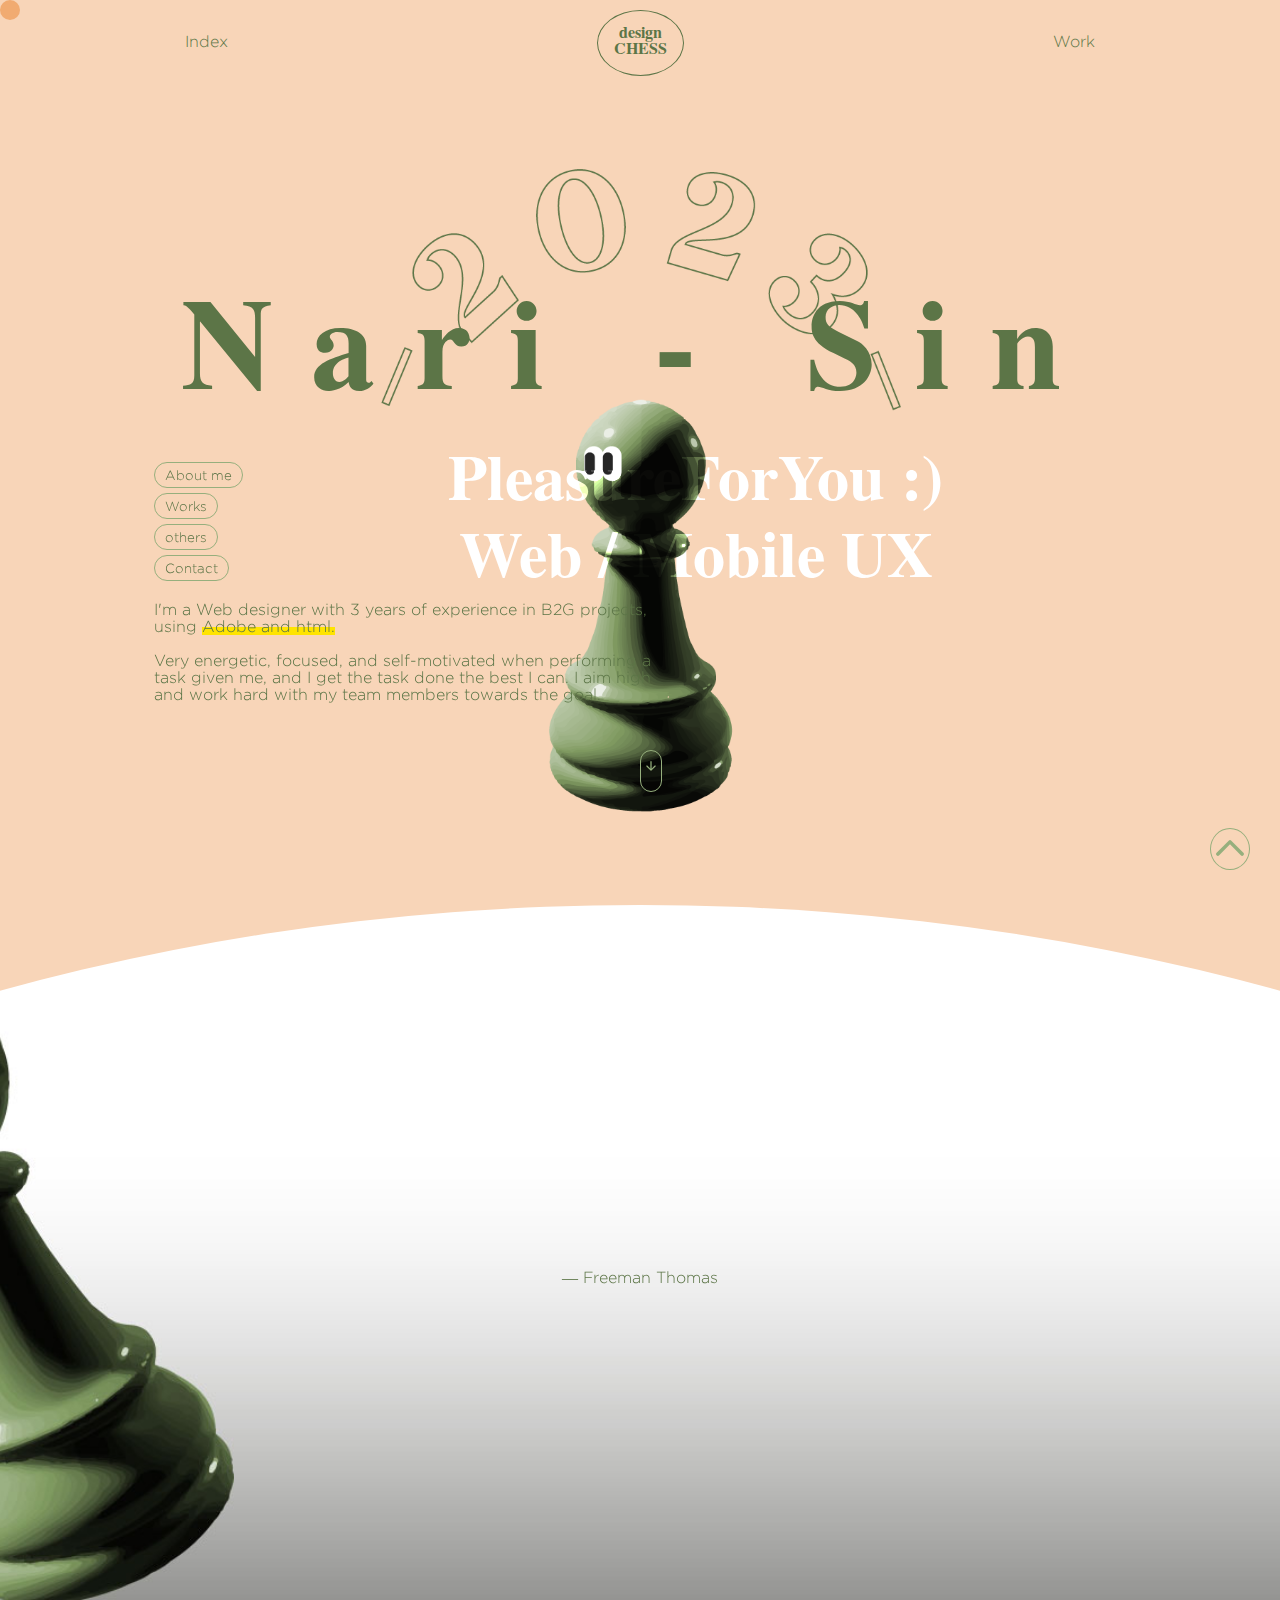
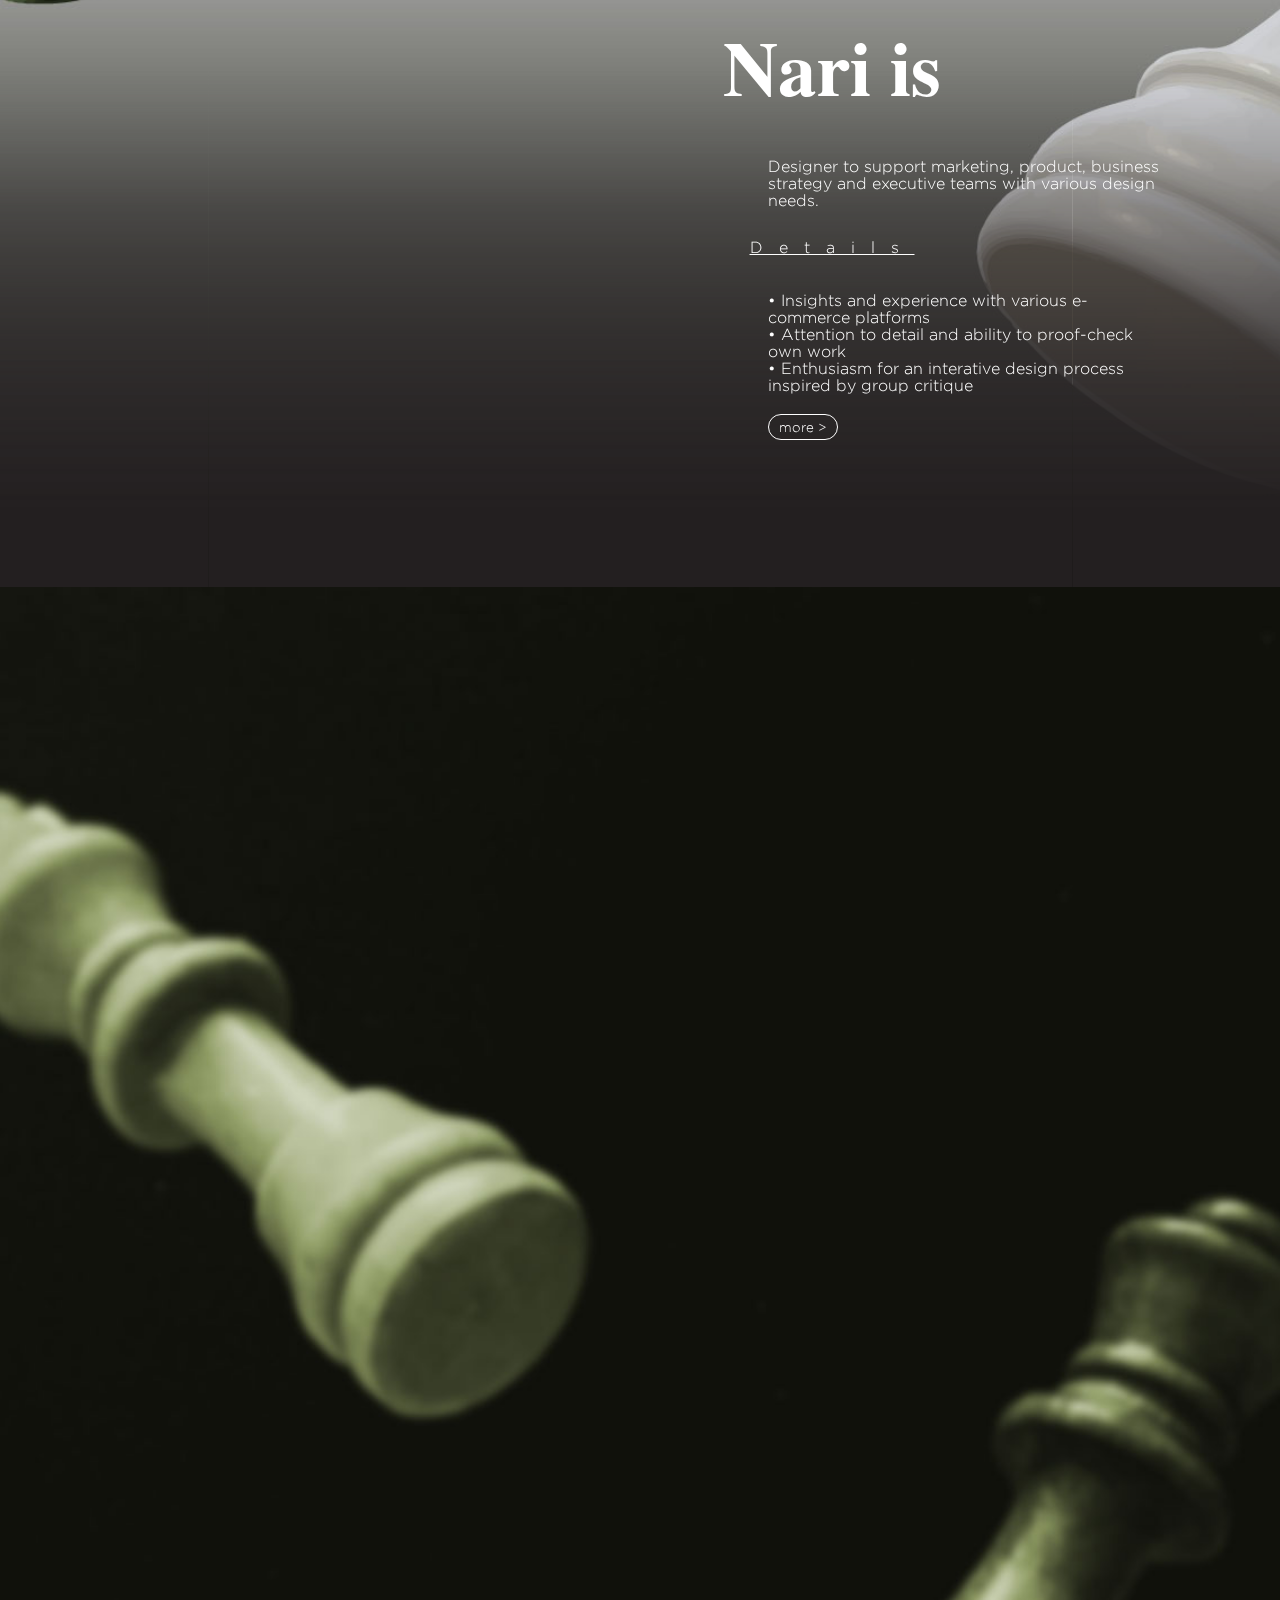
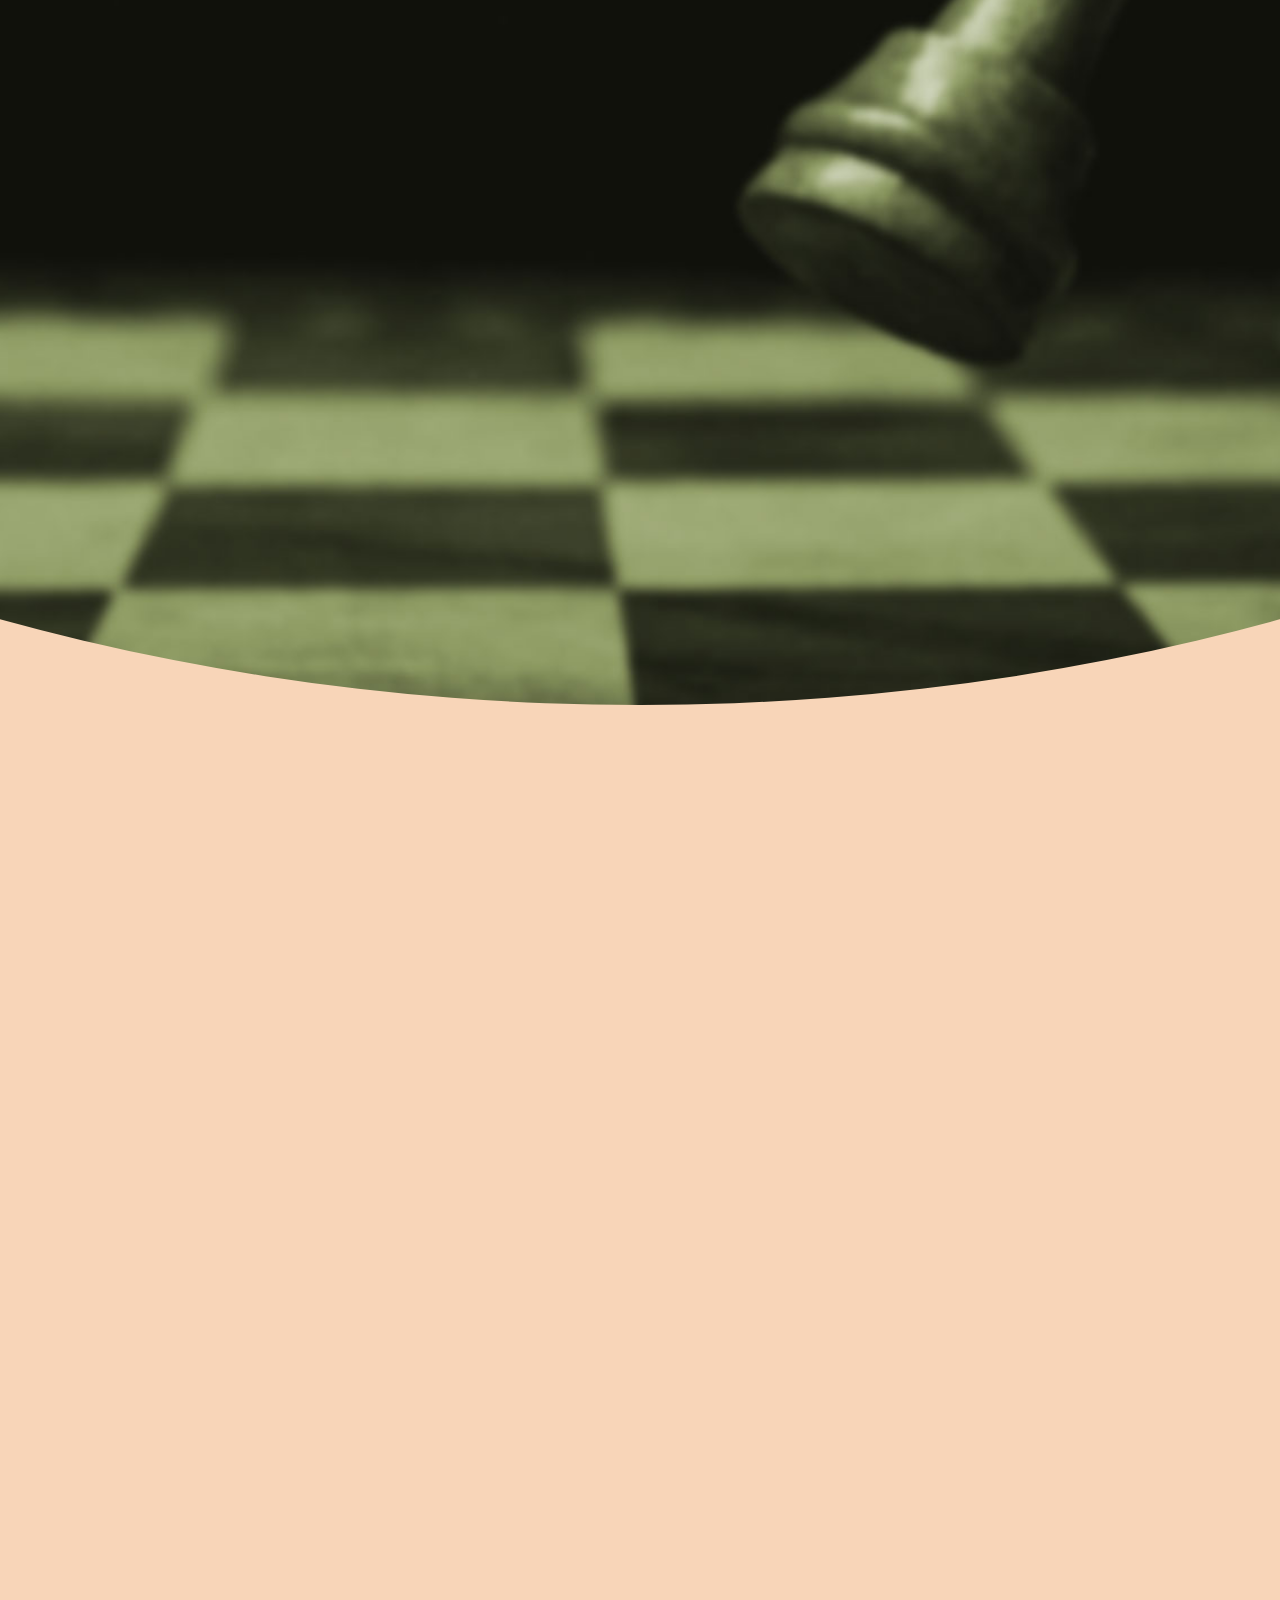
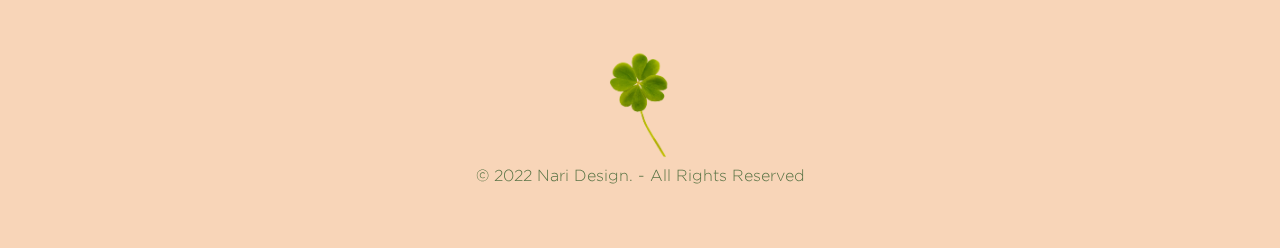
==== commit 1311def8: "Update index.html" ====
--- a/index.html
+++ b/index.html
@@ -40,7 +40,7 @@
         <main id="main">
             <section class="sect" class="pal-rotate card">
                 <!-- <div class="main-lines">-2022-</div> -->
-                <h1 id="main-t" data-aos="fade-up" class="contents">Nari - shin</h1>
+                <h1 id="main-t" data-aos="fade-up" class="contents">Nari - Sin</h1>
                 <div id="main-l">
                     <h4 class="main-lines">PleasureForYou :)<br>Web / Mobile UX</h4>
                 </div>
--- a/css/index0104.css
+++ b/css/index0104.css
@@ -114,7 +114,7 @@
     /* background: #fff; */
 }
 nav img {
-    margin-top: 2vw;
+    margin-top: 1.5vw;
     animation: rotate 10s linear infinite;
 }
 .btn {
@@ -193,7 +193,7 @@
     display: flex;
     flex-direction: column;
     justify-content: center;
-    background: url(../img/chessimggr_bg.png) no-repeat center fixed;
+    background: url(../img/chessimggr_bg_re.png) no-repeat center fixed;
     background-size: contain;
 }
 main .sect {
@@ -278,14 +278,12 @@
     height: 200vw;
     margin-left: -100vw;
     border-radius: 50%;
-    /* background-color: #fff; */
     background: url(../img/chessimggr_bg2.jpg) no-repeat center;
     background-position: 50% 50%;
     background-size: contain;
     background-repeat: repeat-y;
-    /* overflow: hidden; */
     text-align: center;
-    position: relative;
+    position: absolute;
     z-index: -10;
   }
 
@@ -310,12 +308,39 @@
   } */
 
 
+  .top-bubble .col50:last-of-type {
+    background:url(../img/bgGra.png) top;
+    background-size: contain;
+    height: 600px;
+
+  }
+  .top-bubble #name {
+    margin-left: 30vw;
+    padding-top: 50px;
+    color: #fff;
+  }
+.colright {
+    padding-top: 300px;
+}
+
+  .top-bubble .col50 button {
+    border:1px solid #fff;
+    color:#fff;
+    margin: 20px 0 0 0;
+    z-index: 999;
+  }
+  .top-bubble .col50 button:hover {
+    background: #5c7547;
+    color:#fff;
+  }
 
   .top-bubble .detail {
     margin-top: 10px;
-    padding: 10vw 160vw 5vw;
+    padding: 20px 160vw 30px;
     width: 400px;
-    mix-blend-mode :luminosity;
+    position: relative;
+    color: #fff;
+    /* mix-blend-mode :luminosity; */
     /* text-align: justify; */
     /* font-size: 1.6rem; */
   }
@@ -326,21 +351,22 @@
     letter-spacing: 1em;
     text-decoration: underline;
     padding-left: 30vw;
-    mix-blend-mode :screen;
-  }
-#quotes {
+    color:#fff;
+  }
+#quotes dis h3{
     display: block;
+    font-size: 10px;
     margin: 100px 0;
-    mix-blend-mode :luminosity;
+    /* mix-blend-mode :luminosity; */
 }
 .office-img {
     width: 50%;
     height: 600px;
-    background:url(../img/office.png) no-repeat left;
+    background:url(../img/office_rere.png) no-repeat left bottom;
     background-size:cover;
     position: absolute;
     left: 0;
-    top: 40vw;
+    /* top: 40vw; */
 }
 
 
@@ -408,10 +434,7 @@
 /* 콘택트 */
 .bg-call {
     padding-top: 4000px;
-    /* position: absolute;
-    top: 1500px; */
     z-index: -1000 !important;
-    /* height: 90vh; */
 }
 
 #contact {
@@ -584,9 +607,20 @@
 @media screen and (min-width:1800px) {
     body {font-size: 18px;}
     }
+    .top-bubble {
+        margin-top: 50px;
+        height: 3000px;
+    }
+    .bg-call {
+        padding-top: 3400px;
+    }
 
     /* Min Font Size */
 @media screen and (max-width:1024px) {
+
+    .top-bubble {
+        height: 2500px;
+    }
     body {font-size: 14px;}
     }
     #work {
@@ -611,7 +645,7 @@
     .top-bubble {
         background: url(../img/chessimggr_bg2.jpg) no-repeat center;
         background-size: contain;
-        height: 1800px;
+        height: 2200px;
     }
 
     /* 워크 */
@@ -637,7 +671,7 @@
     }
     
     #contact {
-        margin-top: 1000px;
+        margin-top: 1300px;
         z-index: 999;
     }
     
@@ -679,19 +713,26 @@
             top: 80vw;
         }
         .bubble-wrap .col50:last-of-type {
+            background-color: rgba(255,255,255,.5);
+            background-image: none;
             margin-top: 650px;
             
         }
+       
         .bubble-wrap .detail {
             width: 250px;
             padding-left: 110vw;
             z-index: 99;
             mix-blend-mode :normal;
+            color: #5c7547
+        }
+        .bubble-wrap .detail_t {
+            color: #5c7547;
         }
 
         .top-bubble {
             background: url(../img/chessimggr_mo.png) repeat center;
-            height: 1800px;
+            height: 2200px;
         }
     
     
@@ -717,11 +758,11 @@
         .bg-call {
             padding-top: 80vh;
             z-index: -10;
-            height: 150vh;
+            /* height: 150vh; */
         }
         
         #contact {
-            margin-top: -300px;
+            margin-top: 1500px;
         }
         
         #contact h2, #contact h2>a {
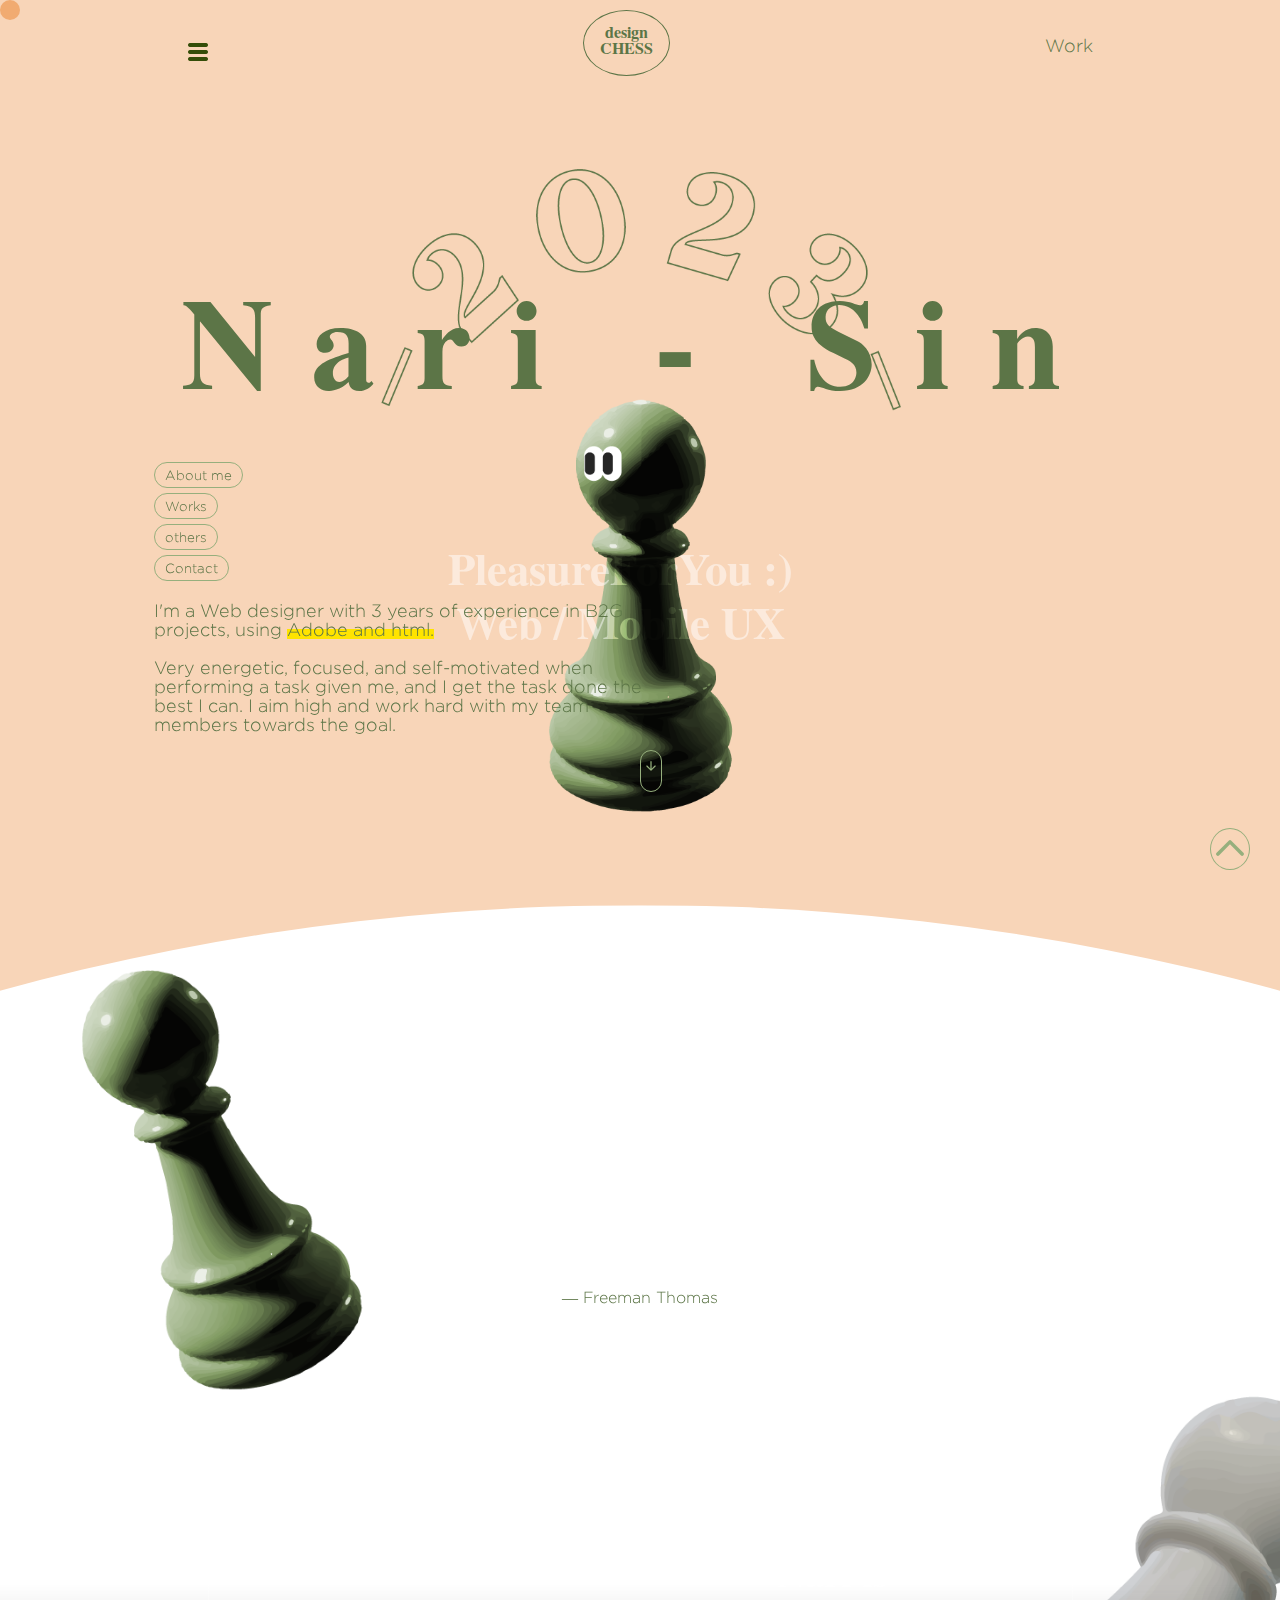
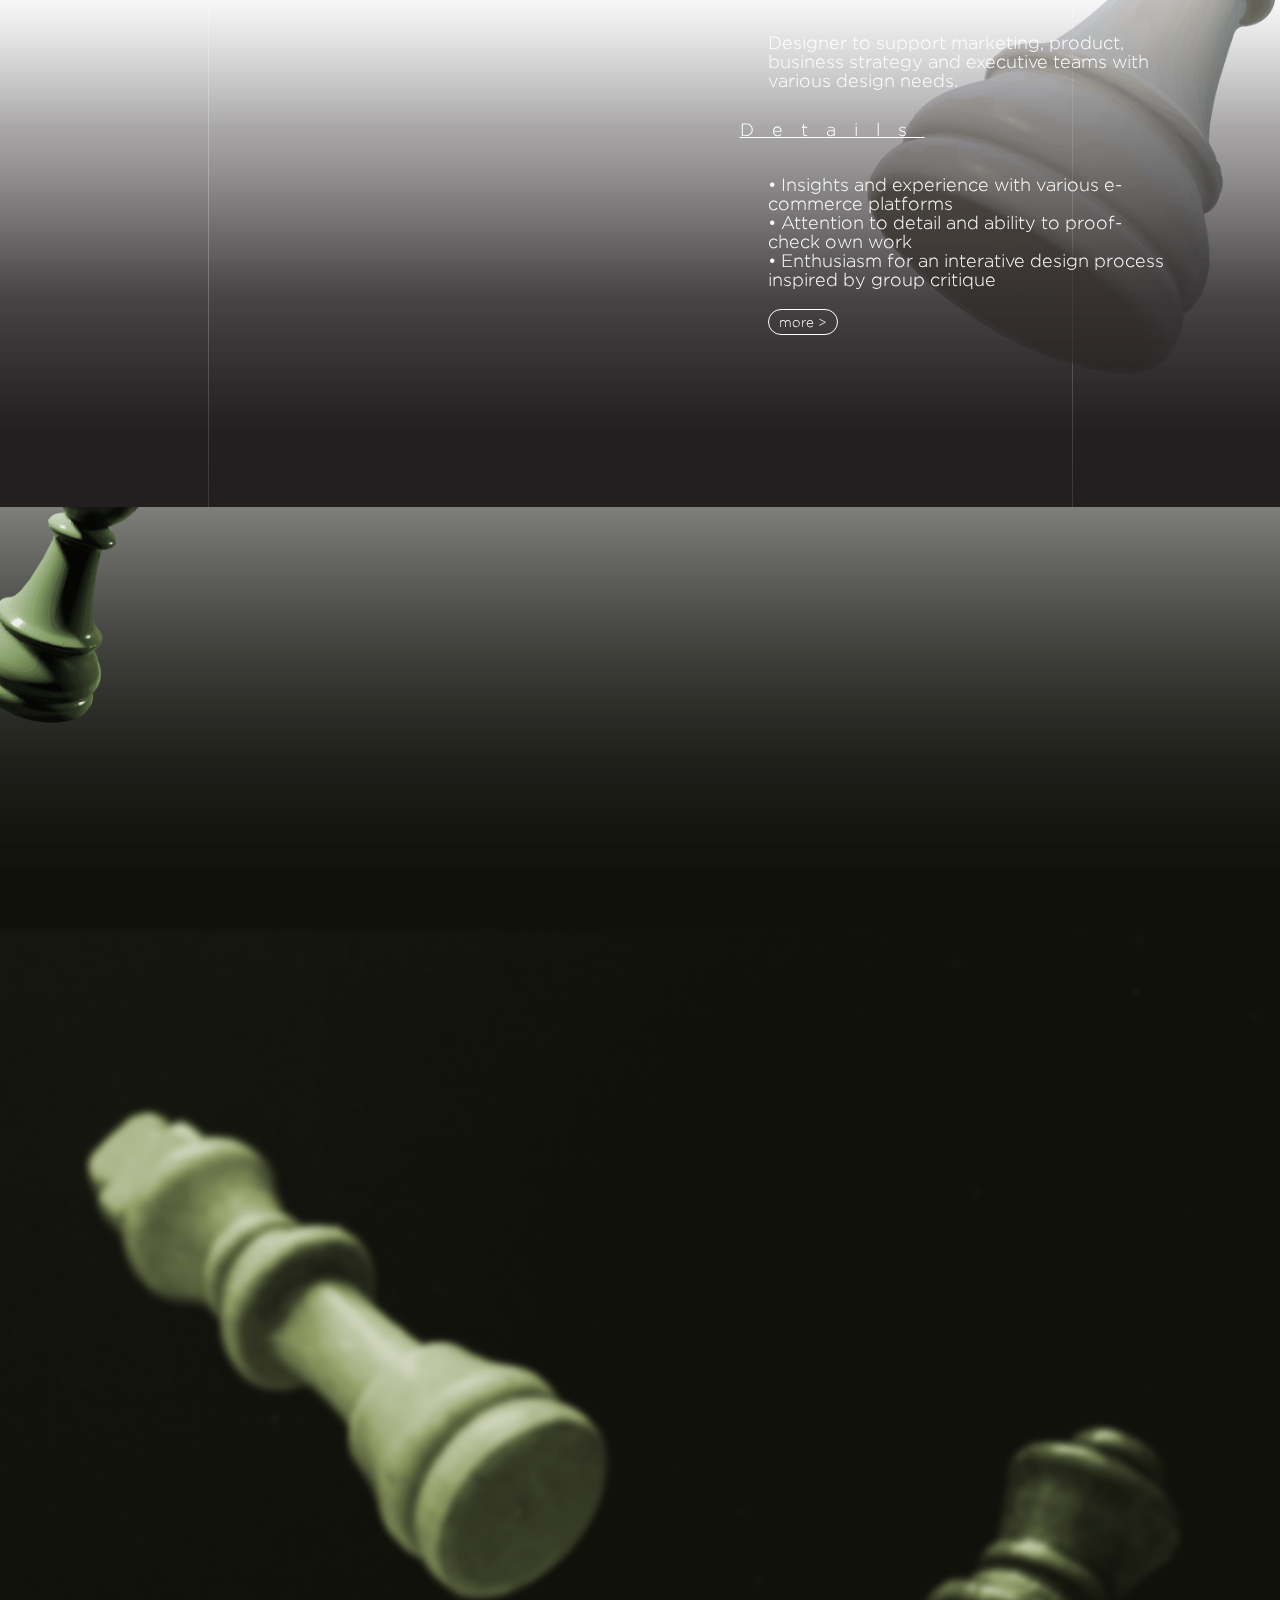
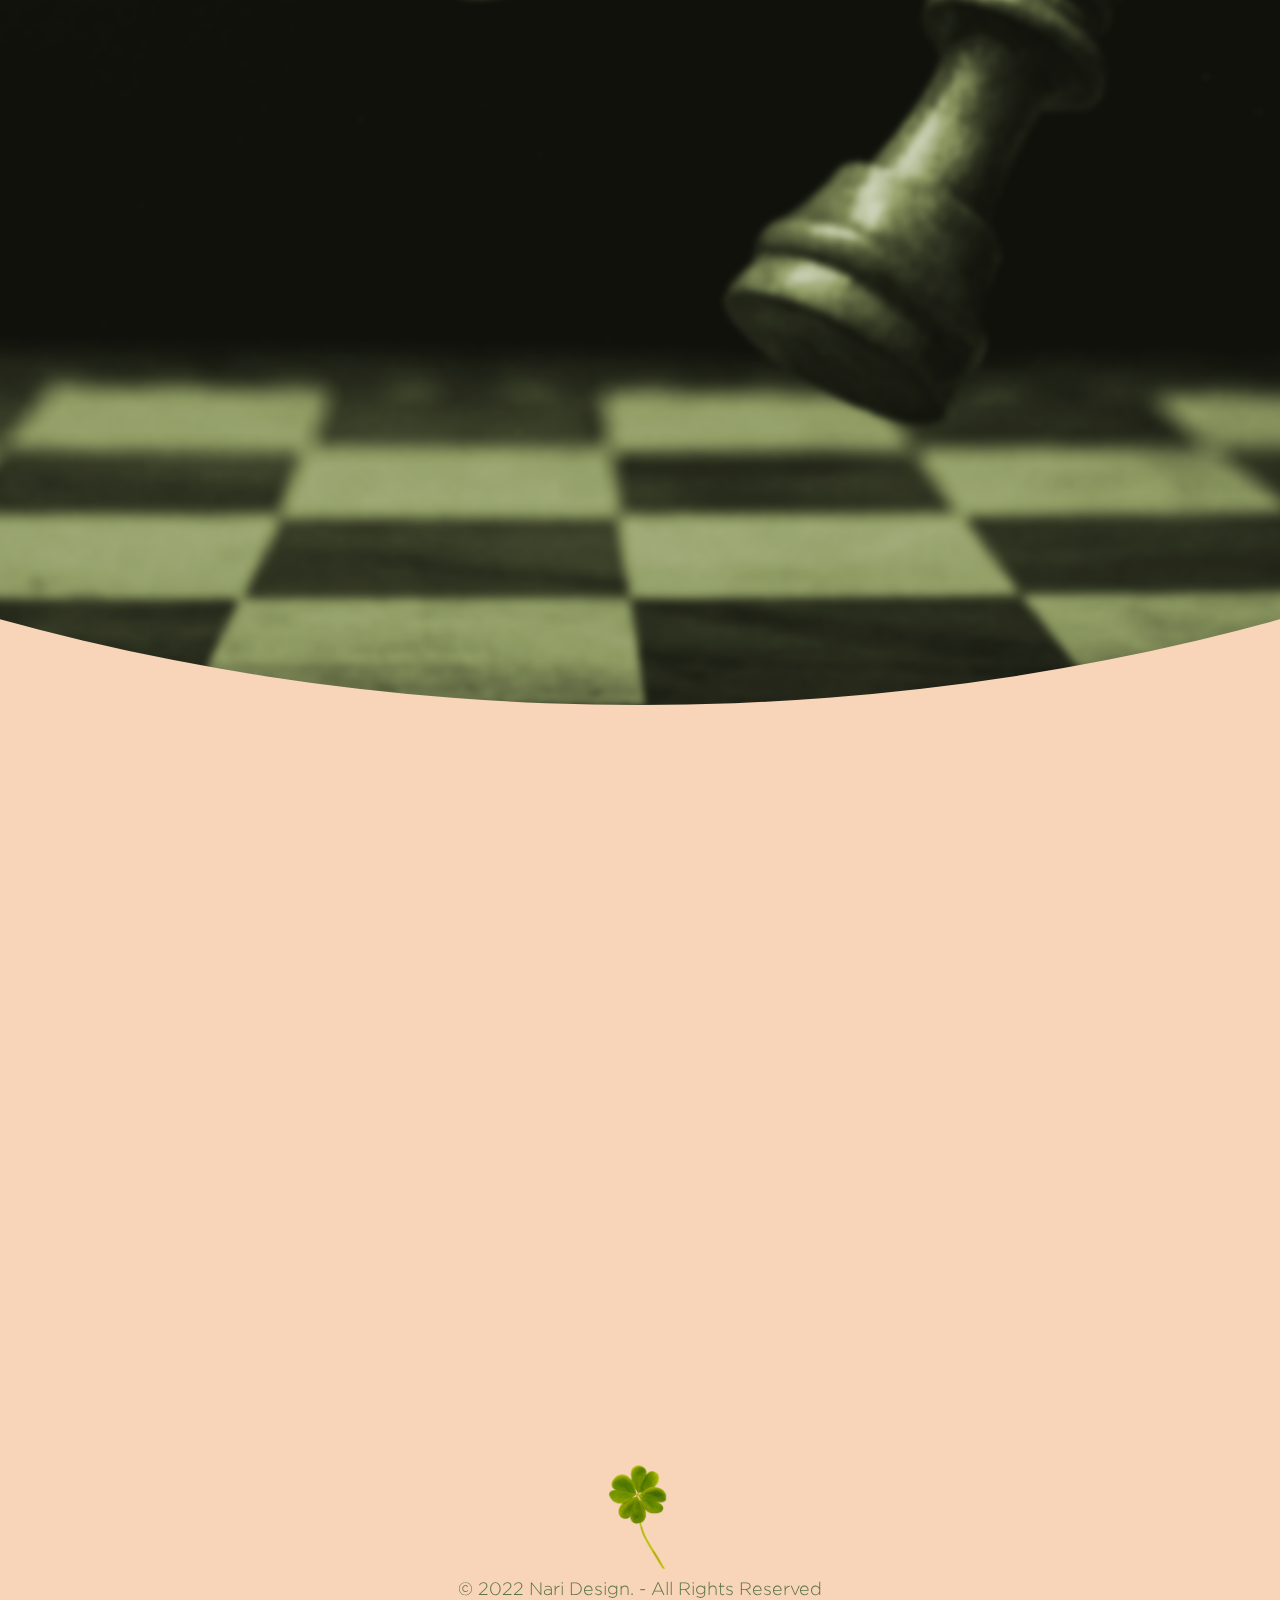
==== commit 49262718: "Add files via upload" ====
--- a/index.html
+++ b/index.html
@@ -17,7 +17,7 @@
             <div class="headerMenu">
                 <!-- 헤더메뉴 -->
                 <div id="trigger" class="nav-link">
-                    <a href="#">Index</a>
+                    <a href="#"><img src="img/menu.png" alt="menu"></a>
                 </div>
                 <a href="#main" class="brand">
                     <h1><div class="logo">design<br/>CHESS</div></h1>
@@ -134,26 +134,23 @@
 <div class="dialog-wrapper">
     <div class="bubble-wrap-menu">
         <div class="top-bubble-balck"></div>
-    <div>
-        <!-- <div class="nav-link">Close</div> -->
     </div>
-</div>
-<div class="flex-columns no-margings">
-    <div data-w-id="64d43645-555c-1b0a-166c-a1bad5dda425" class="col60">
-        <a href="index.html" class="link menu shuffle w-inline-block"><h1><div class="logo">design<br/>CHESS</div></h1></a>
-        <div class="spacer-1em"></div>
-        <a href="#" class="work-line w-inline-block"><div class="menu-item-txt">/Web</div></a>
-        <a href="workMo.html" class="work-line w-inline-block"><div class="menu-item-txt">/Mobile UX</div></a>
-        <a href="#" class="work-line w-inline-block"><div class="menu-item-txt">/Promo</div></a>
-        <a href="others.html" class="work-line w-inline-block"><div class="menu-item-txt">/others</div></a>
-        
-        <div class="subContact"></div>
-        <a href="#" target="_blank" class="link menu w-inline-block"><div>E-mail</div></a>
-        <!-- <a href="#" target="_blank" class="link menu w-inline-block"><div>Notion</div></a> -->
-        <a href="#" target="_blank" class="link menu w-inline-block"><div>Github</div></a>
-        <a href="#" target="_blank" class="link menu w-inline-block"><div>instagram</div></a>
+    <div class="flex-columns no-margings">
+        <div data-w-id="64d43645-555c-1b0a-166c-a1bad5dda425" class="col60">
+            <a href="index.html" class="link menu shuffle w-inline-block"><h1><div class="logo">design<br/>CHESS</div></h1></a>
+            <div class="spacer-1em"></div>
+            <a href="#" class="work-line w-inline-block"><div class="menu-item-txt">/Web</div></a>
+            <a href="workMo.html" class="work-line w-inline-block"><div class="menu-item-txt">/Mobile UX</div></a>
+            <a href="#" class="work-line w-inline-block"><div class="menu-item-txt">/Promo</div></a>
+            <a href="others.html" class="work-line w-inline-block"><div class="menu-item-txt">/others</div></a>
+            
+            <div class="subContact"></div>
+            <a href="#" target="_blank" class="link menu w-inline-block"><div>E-mail</div></a>
+            <!-- <a href="#" target="_blank" class="link menu w-inline-block"><div>Notion</div></a> -->
+            <a href="#" target="_blank" class="link menu w-inline-block"><div>Github</div></a>
+            <a href="#" target="_blank" class="link menu w-inline-block"><div>instagram</div></a>
+        </div>
     </div>
-</div>
 </div>
 
 
--- a/css/index0104.css
+++ b/css/index0104.css
@@ -58,12 +58,8 @@
 }
 h1,h1>div,h2,h2>a,h3,h3>a,h4 {
     font-family: times;
-    font-size: 6vw;
+    font-size: 3vw;
     z-index: 10;
-}
-
-h4 {
-    color: #fff
 }
 
 #wrap {
@@ -98,7 +94,9 @@
     color: #fff;
     animation: none;
 }
-
+#trigger {
+    padding-top: 10px;
+}
 #trigger::after {
     content: '';
     position: relative;
@@ -231,8 +229,10 @@
     top: 50vh;
 }
 #main-l h4{
-    font-size: 5vw;
+    font-size: 3.5vw;
     mix-blend-mode :overlay;
+    color: rgba(255,255,255,.5);
+    margin-top: 100px;
 }
 #scrollDown {
     width: 20px;
@@ -274,11 +274,9 @@
 /* 버블전환 */
 .top-bubble {
     width: 300vw;
-    /* max-width: 1500px; */
-    height: 200vw;
     margin-left: -100vw;
     border-radius: 50%;
-    background: url(../img/chessimggr_bg2.jpg) no-repeat center;
+    background: url(../img/chessimggr_bg22.png) no-repeat center;
     background-position: 50% 50%;
     background-size: contain;
     background-repeat: repeat-y;
@@ -288,7 +286,6 @@
   }
 
   .bubble-wrap {
-    /* position: relative; */
     position: absolute;
     left: 0;
     top: 95vh;
@@ -304,7 +301,6 @@
     right: 0;
     bottom: 0;
     overflow: hidden;
-    z-index: -99;
   } */
 
 
@@ -353,16 +349,16 @@
     padding-left: 30vw;
     color:#fff;
   }
-#quotes dis h3{
+#quotes {
     display: block;
-    font-size: 10px;
-    margin: 100px 0;
-    /* mix-blend-mode :luminosity; */
-}
+    font-size: 16px;
+    margin: 200px 0;
+}
+
 .office-img {
     width: 50%;
     height: 600px;
-    background:url(../img/office_rere.png) no-repeat left bottom;
+    background:url(../img/office_rere.png) no-repeat left;
     background-size:cover;
     position: absolute;
     left: 0;
@@ -372,7 +368,7 @@
 
 /* 워크 */
 #work {
-    margin-top: 40vw;
+    margin-top: 20vw;
     mix-blend-mode :screen;
 }
 #work h3 a{
@@ -433,7 +429,9 @@
 
 /* 콘택트 */
 .bg-call {
-    padding-top: 4000px;
+    padding-top: 3200px;
+    /* position: relative;
+    top: 3000px; */
     z-index: -1000 !important;
 }
 
@@ -485,7 +483,8 @@
     background-color: #476a30;
   }
   .work-line {
-    overflow: hidden;
+    /* overflow: hidden; */
+    /* 0113수정 */
     -webkit-transition: -webkit-transform .2s cubic-bezier(.269,  .182,  0,  .984);
     transition: transform .2s cubic-bezier(.269,  .182,  0,  .984);
     transition: transform .2s cubic-bezier(.269,  .182,  0,  .984), -webkit-transform .2s cubic-bezier(.269,  .182,  0,  .984);
@@ -516,7 +515,8 @@
   }
 
   .menu-img {
-    overflow: hidden;
+    /* overflow: hidden; */
+    /* 0113수정 */
     height: 0;
   }
   .menu-item-txt {
@@ -603,17 +603,27 @@
 }
 
 
+
     /* Max Font Size */
-@media screen and (min-width:1800px) {
-    body {font-size: 18px;}
-    }
+@media screen and (max-width:2500px) {
+    body {
+        font-size: 18px;
+        position: relative;
+    }
+    
     .top-bubble {
         margin-top: 50px;
         height: 3000px;
     }
-    .bg-call {
-        padding-top: 3400px;
-    }
+    .colright {
+        padding:0;
+    }
+    /* .bg-call {
+        margin-top: 3400px;
+        position: fixed;
+        top: 3000px;
+    } */
+}
 
     /* Min Font Size */
 @media screen and (max-width:1024px) {
@@ -621,7 +631,13 @@
     .top-bubble {
         height: 2500px;
     }
-    body {font-size: 14px;}
+    body {font-size: 14px;
+    }
+    #quotes h3 {
+        font-size: 36px;
+    }
+    .colright {
+        padding:0;
     }
     #work {
         margin-top: 350px;
@@ -630,24 +646,27 @@
         font-size: 8vw;
         margin-top: 5vw;
     }
-    /* .bg-call {
+    .bg-call {
         padding-top: 80vh;
         z-index: -10;
-        height: 120vh;
+        height: 20vh;
     }
     #contact {
-        margin-top: 1500px;
+        margin-top: 1800px;
         z-index: 999;
-    } */
+    }
+}
+    
+    
 
 @media screen and (max-width:700px) {
 
     .top-bubble {
-        background: url(../img/chessimggr_bg2.jpg) no-repeat center;
-        background-size: contain;
-        height: 2200px;
-    }
-
+        height: 2600px;
+    }
+    #quotes h3 {
+        font-size: 36px;
+    }
     /* 워크 */
     #work {
         margin-top: 400px;
@@ -671,7 +690,7 @@
     }
     
     #contact {
-        margin-top: 1300px;
+        margin-top: 1800px;
         z-index: 999;
     }
     
@@ -704,6 +723,16 @@
             margin-top: 50px;
             /* text-align: justify;
             letter-spacing: .05px; */
+        }
+
+        #quotes {
+            margin: 100px;
+        }
+        #quotes h3 {
+            font-size: 20px;
+        }
+        .colright {
+            padding: 0;
         }
         .office-img {
             width: 45%;
@@ -715,7 +744,7 @@
         .bubble-wrap .col50:last-of-type {
             background-color: rgba(255,255,255,.5);
             background-image: none;
-            margin-top: 650px;
+            margin-top: 600px;
             
         }
        
@@ -725,6 +754,10 @@
             z-index: 99;
             mix-blend-mode :normal;
             color: #5c7547
+        }
+        .bubble-wrap .detail button {
+            border: 1px solid #5c7547;
+            color: #5c7547;        
         }
         .bubble-wrap .detail_t {
             color: #5c7547;
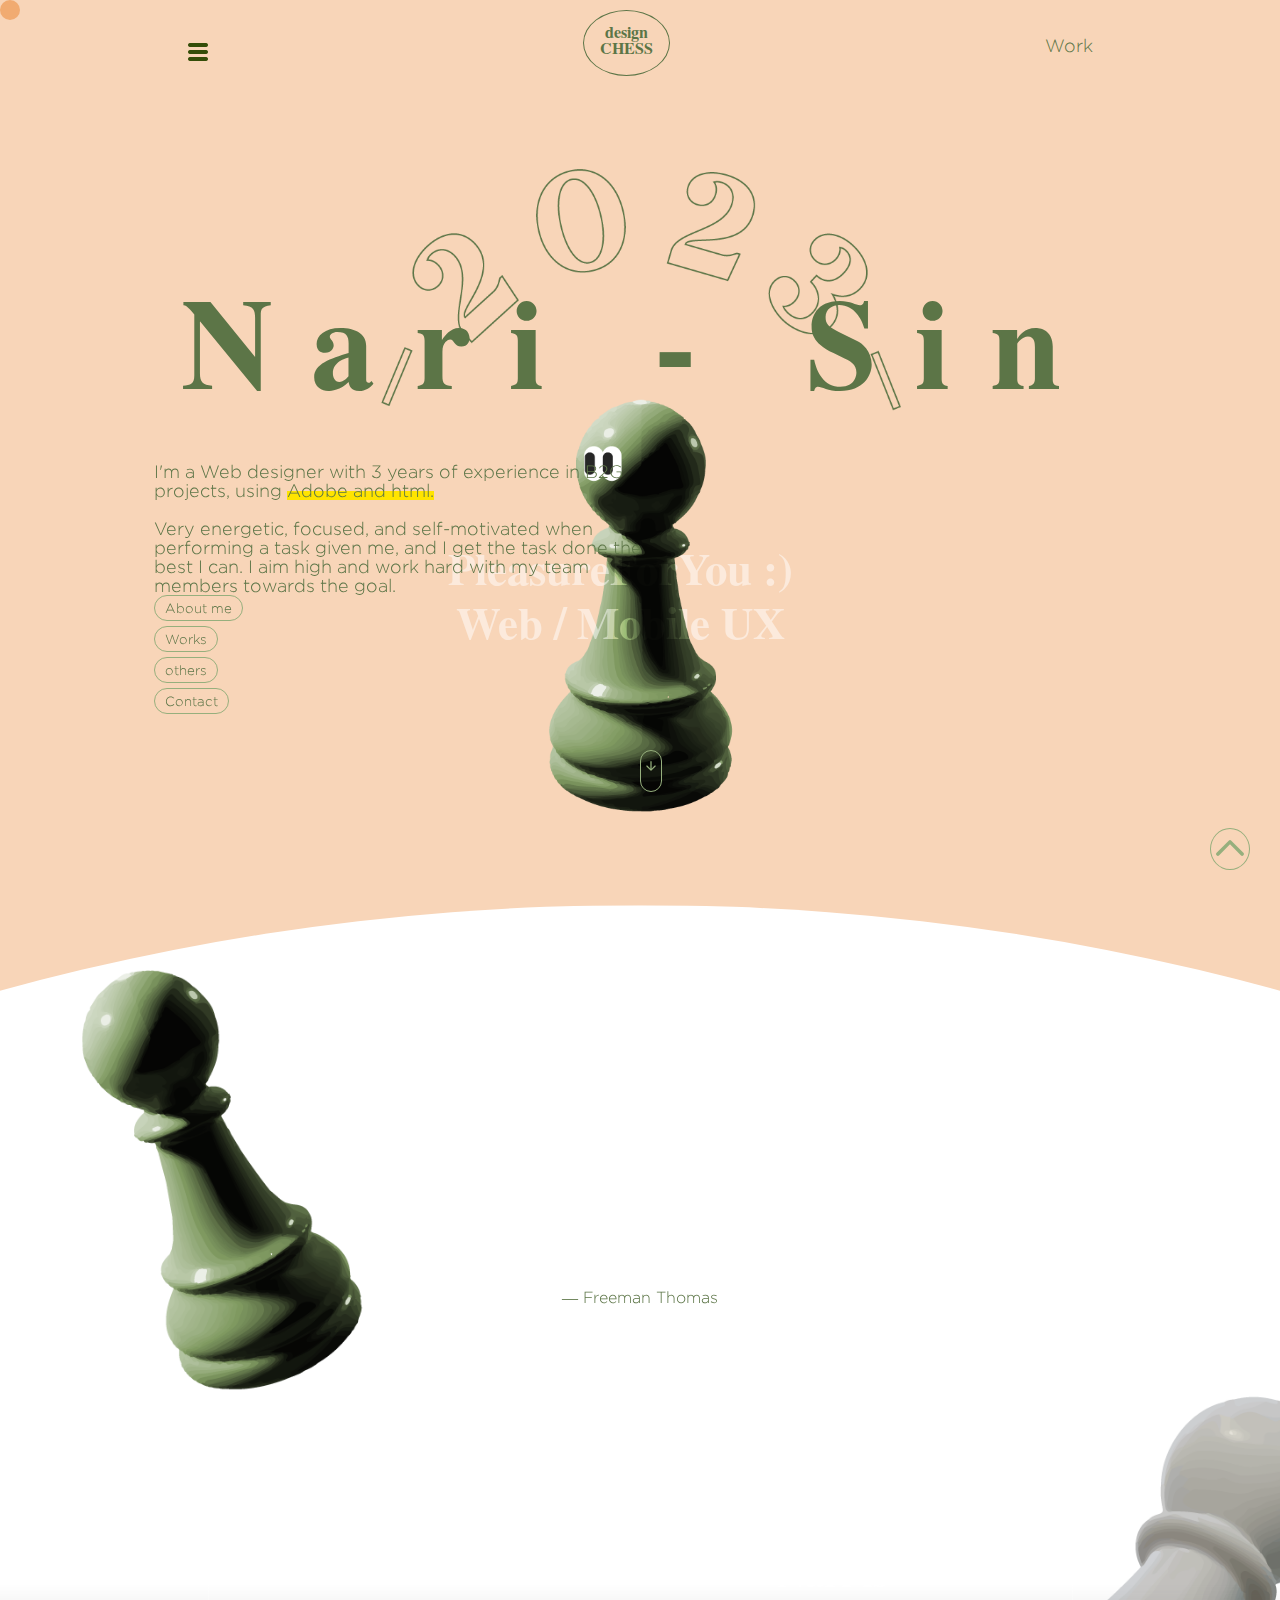
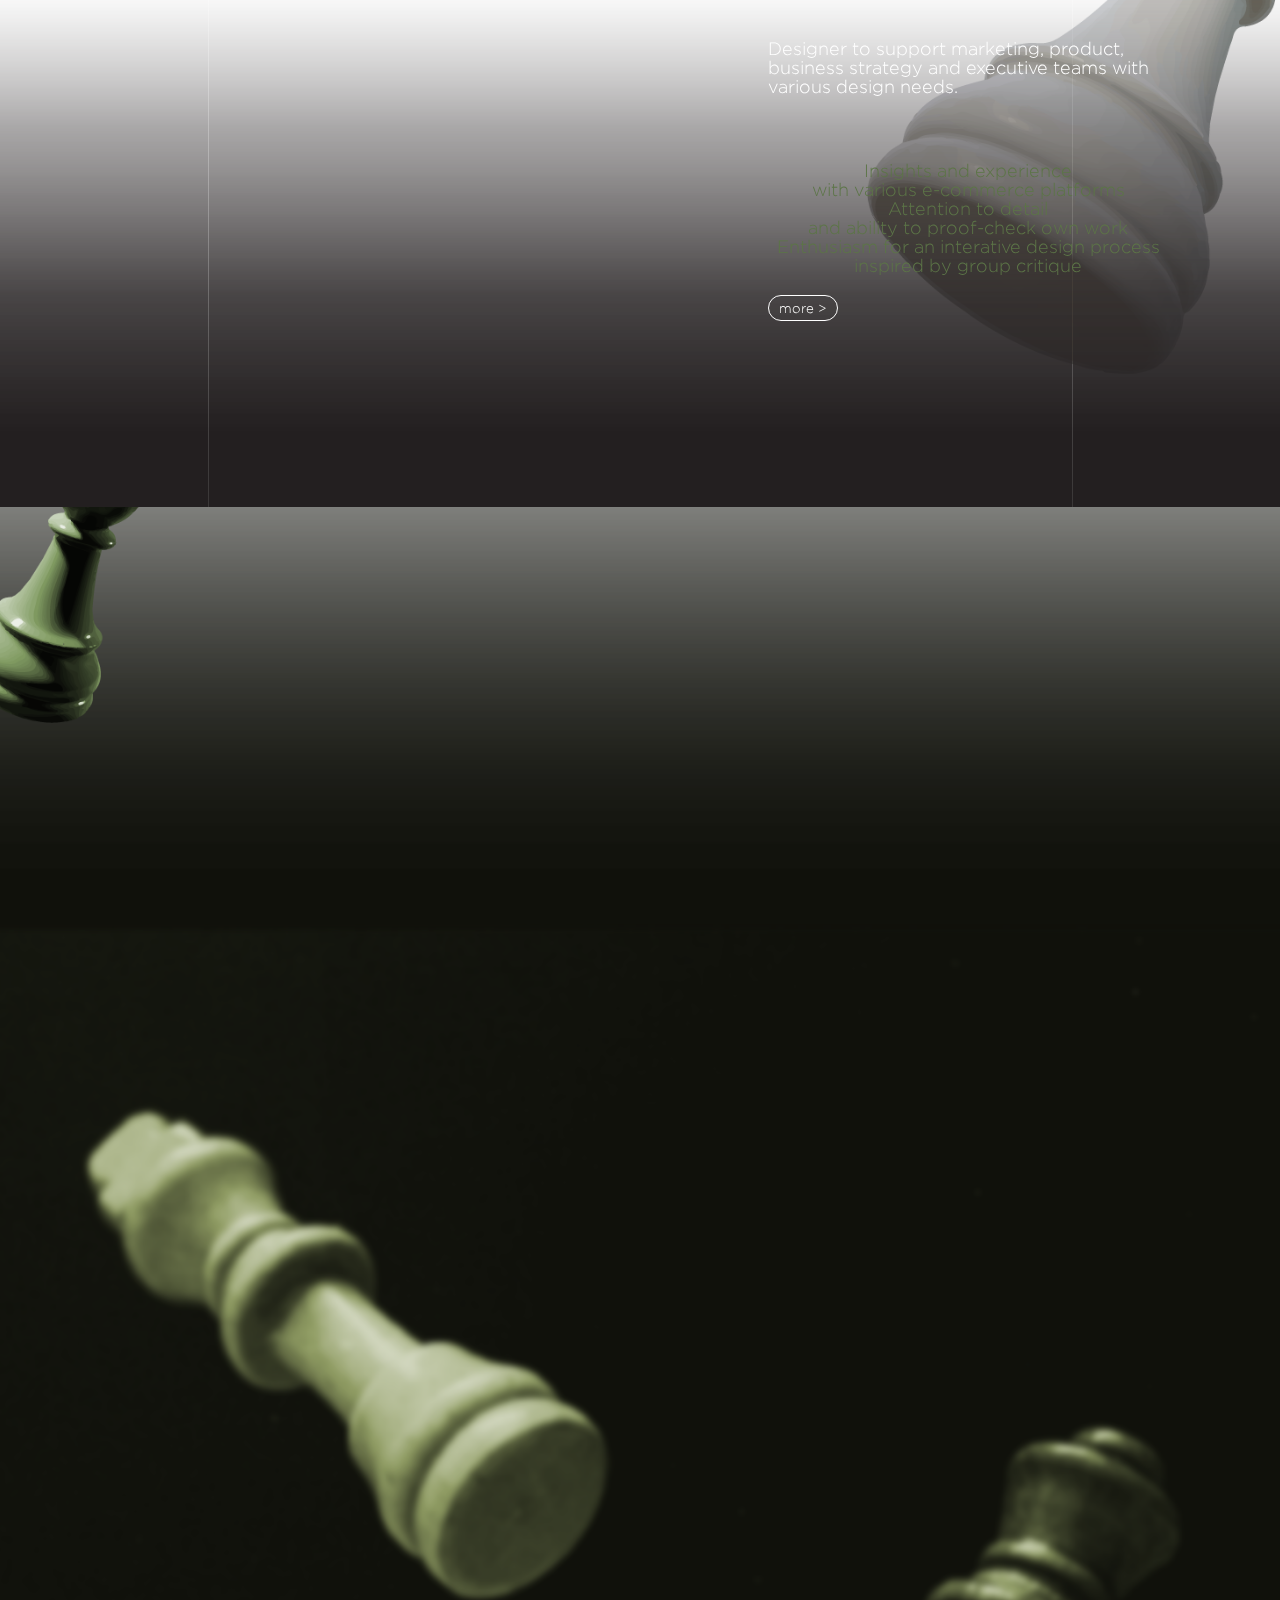
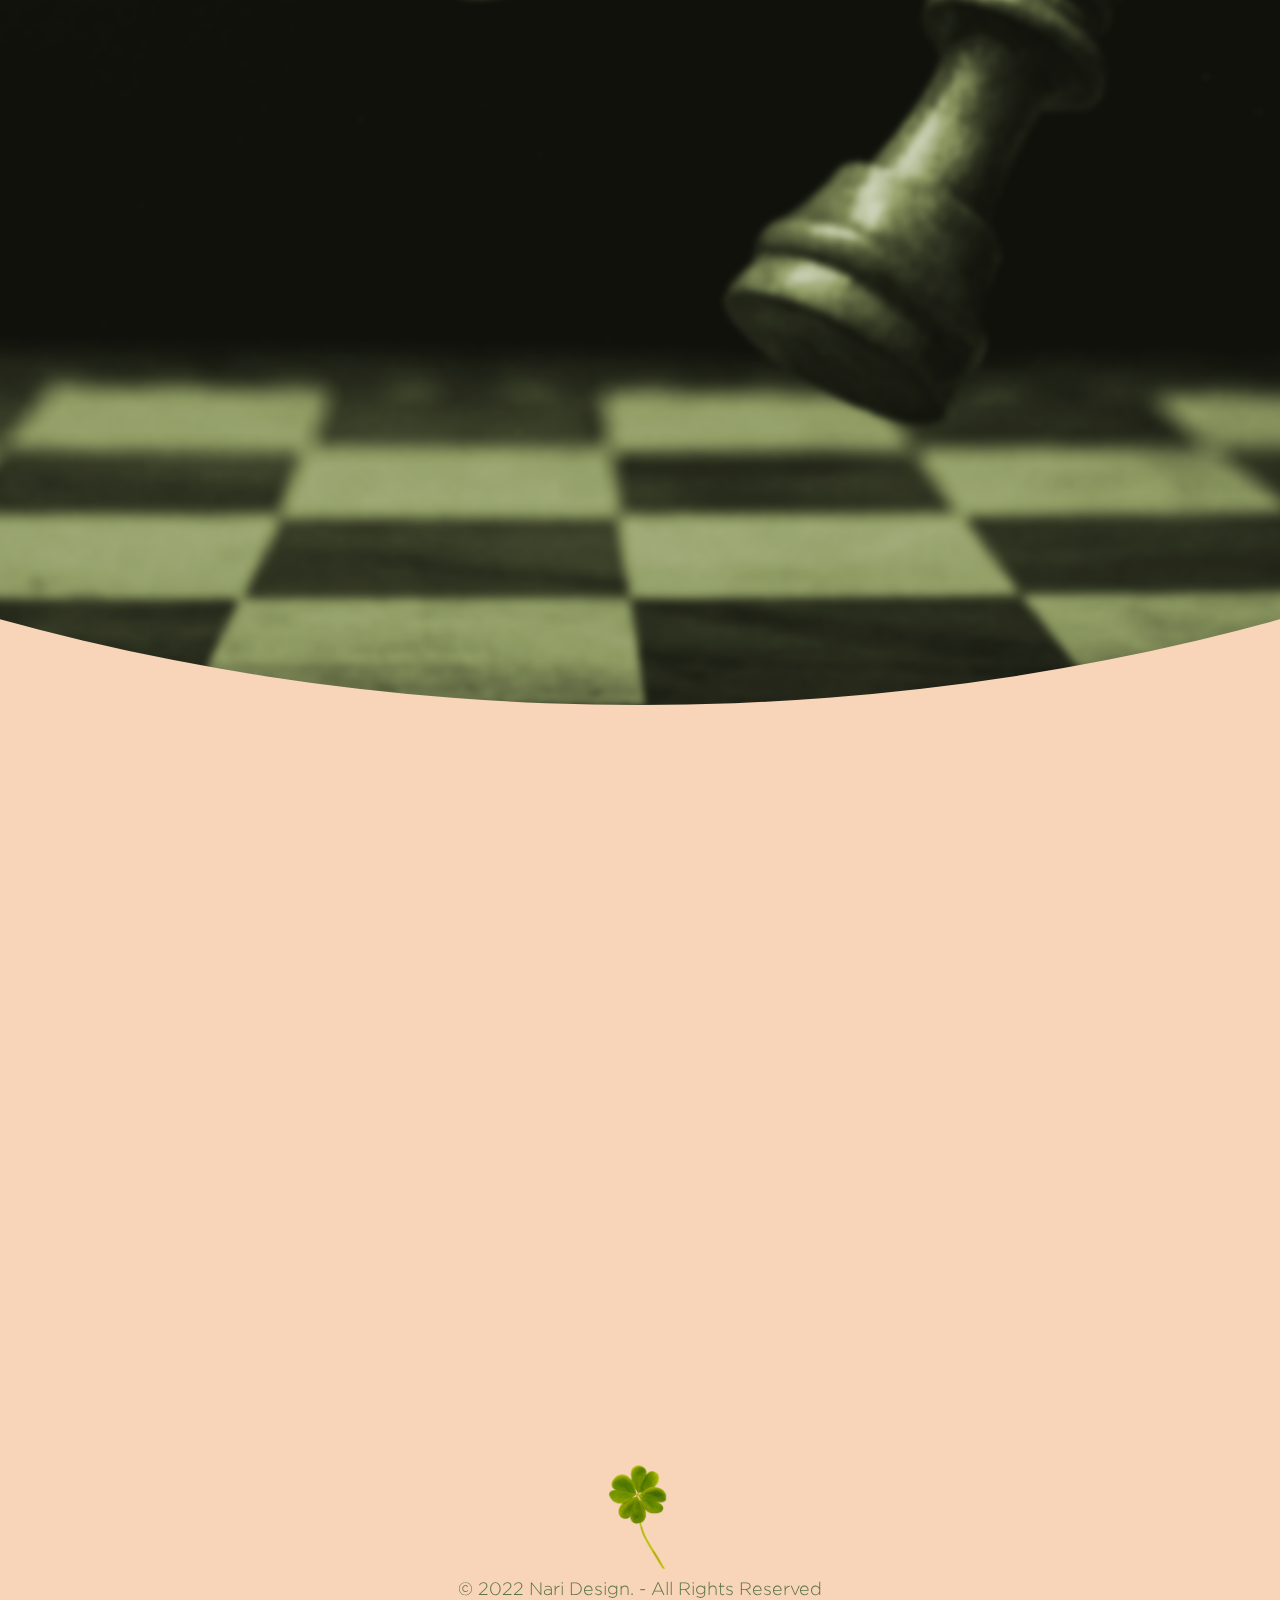
==== commit ceb9ea6e: "Add files via upload" ====
--- a/index.html
+++ b/index.html
@@ -30,7 +30,7 @@
             <p class="btn"><a href="workIndex.html">works</a></p>
             <p class="btn"><a href="others.html">others</a></p>
             <p class="btn"><a href="contact.html">contact</a></p>
-            <div><img src="img/logoC.png" alt="logo"></div>
+            <div><a href="index.html"><img src="img/logoC.png" alt="logo"></a></div>
         </nav>
 
         <div id="btn_up">
@@ -46,12 +46,13 @@
                 </div>
                     
                 <div class="detail" data-aos="fade-up">
+                    
+                    I&#x27;m a Web designer with 3 years of experience in B2G projects, using <span style=" background: linear-gradient(to top, #ffe400 50%, transparent 50%)">Adobe and html.</span> <br><br>
+                    Very energetic, focused, and self-motivated when performing a task given me, and I get the task done the best I can. I aim high and work hard with my team members towards the goal. <br>
                     <button><a href="about.html">About me</a></button>
                     <button><a href="workIndex.html">Works</a></button>
                     <button><a href="others.html">others</a></button>
                     <button><a href="contact.html">Contact</a></button>
-                    I&#x27;m a Web designer with 3 years of experience in B2G projects, using <span style=" background: linear-gradient(to top, #ffe400 50%, transparent 50%)">Adobe and html.</span> <br><br>
-                    Very energetic, focused, and self-motivated when performing a task given me, and I get the task done the best I can. I aim high and work hard with my team members towards the goal. 
                 </div>
 
                 <div id="scrollDown">
@@ -98,13 +99,13 @@
                             <div class="detail">
                                 Designer to support marketing, product, business strategy and executive teams with various design needs.
                             </div>
-                            <div class="detail_t">Details</div>
-                            <div class="detail">
-                                • Insights and experience with various e-commerce platforms<br>
-                                • Attention to detail and ability to proof-check own work<br>
-                                • Enthusiasm for an interative design process inspired by group critique<br>
+                            <!-- <div class="detail_t">Details</div> -->
+                            <ul class="detail">
+                                <li> Insights and experience<br>with various e-commerce platforms</li>
+                                <li> Attention to detail<br> and ability to proof-check own work</li>
+                                <li> Enthusiasm for an interative design process<br> inspired by group critique<br></li>
                                 <a href="about.html"><button>more > </button></a>
-                            </div>
+                            </ul>
                         </div>
                     </div>
 
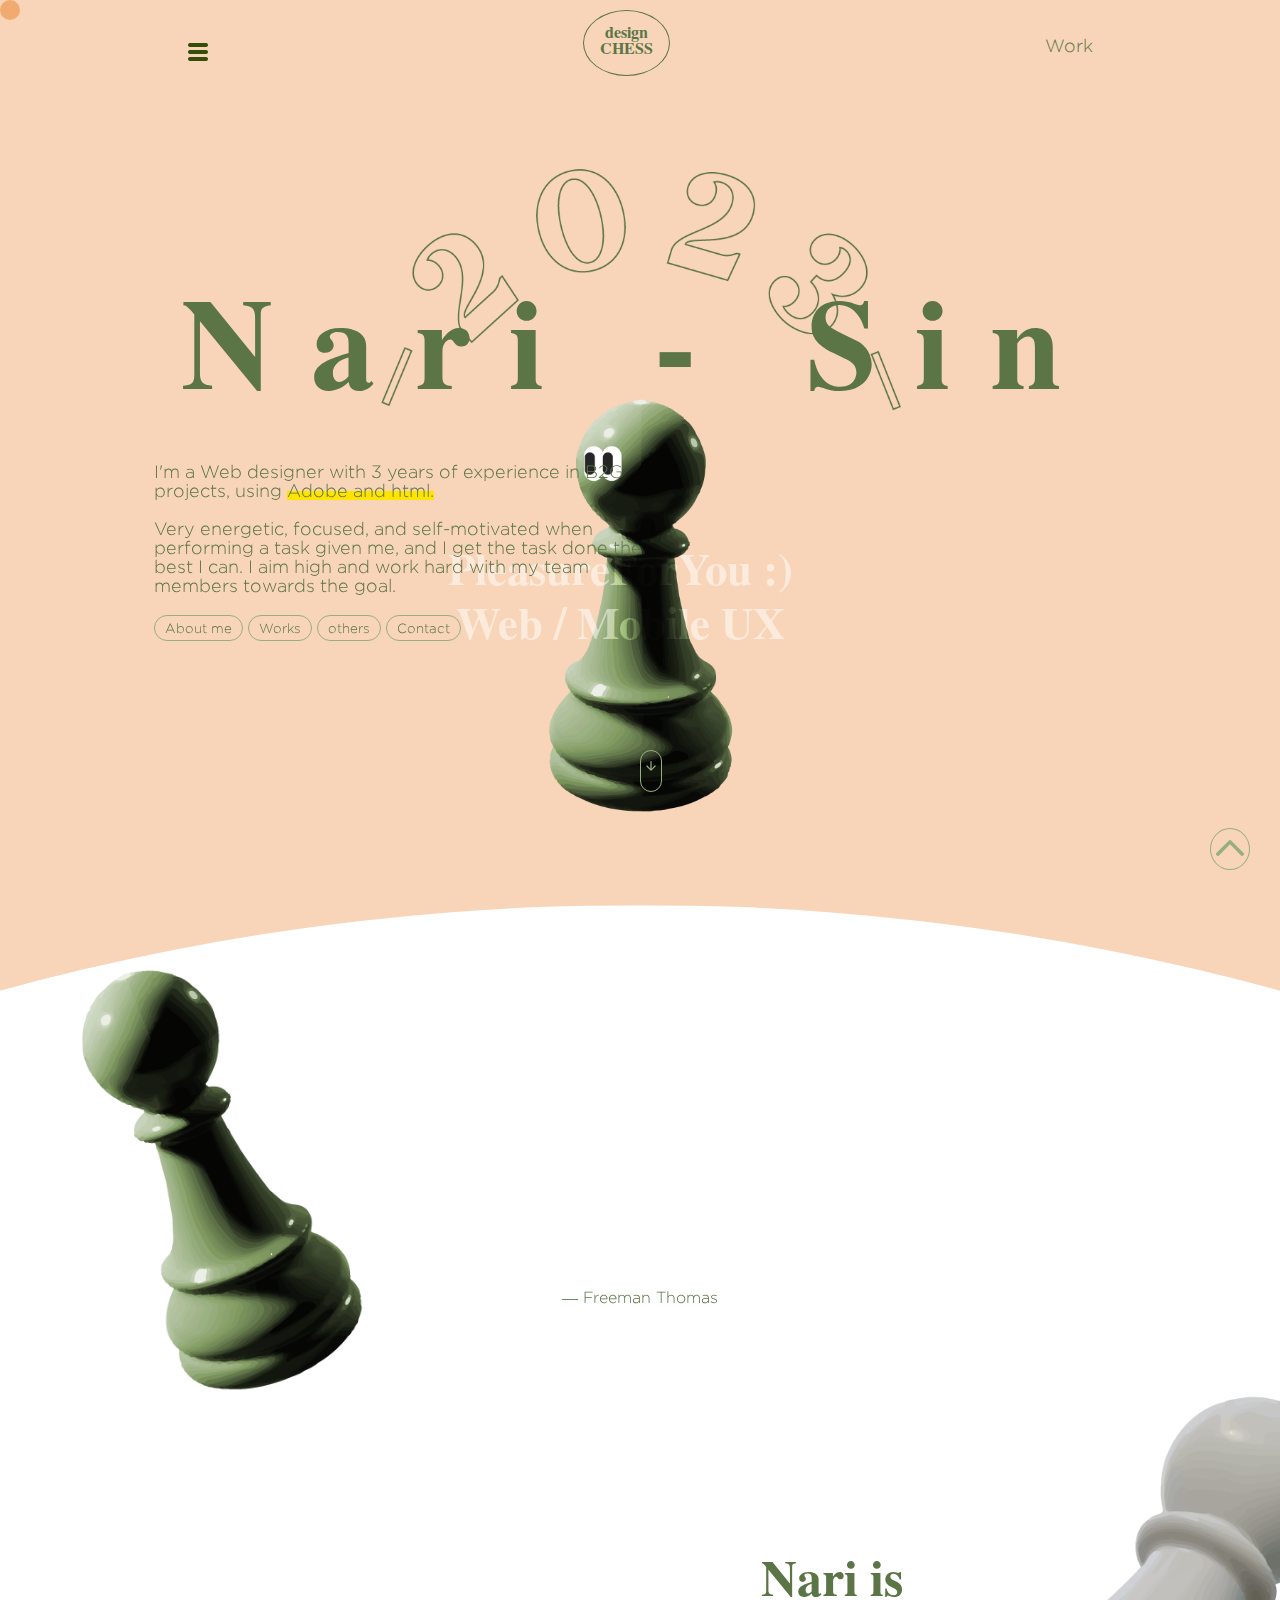
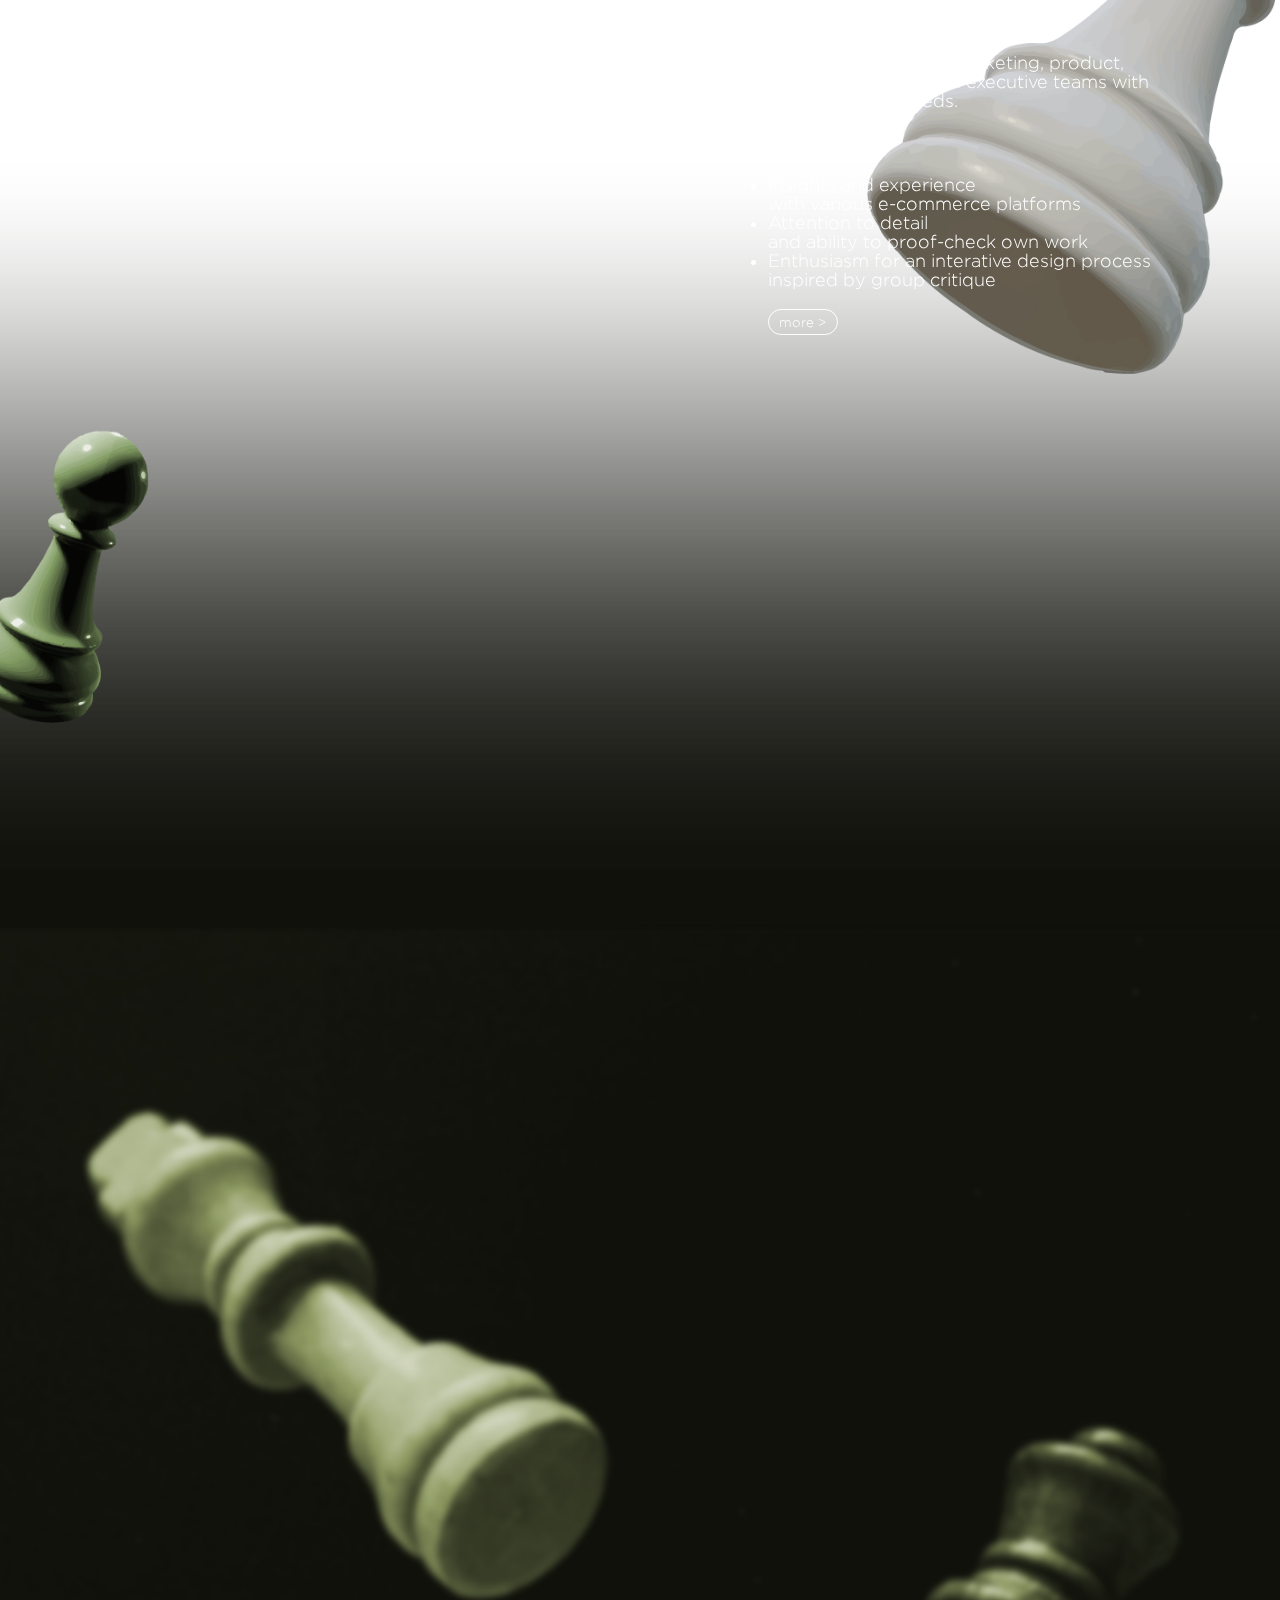
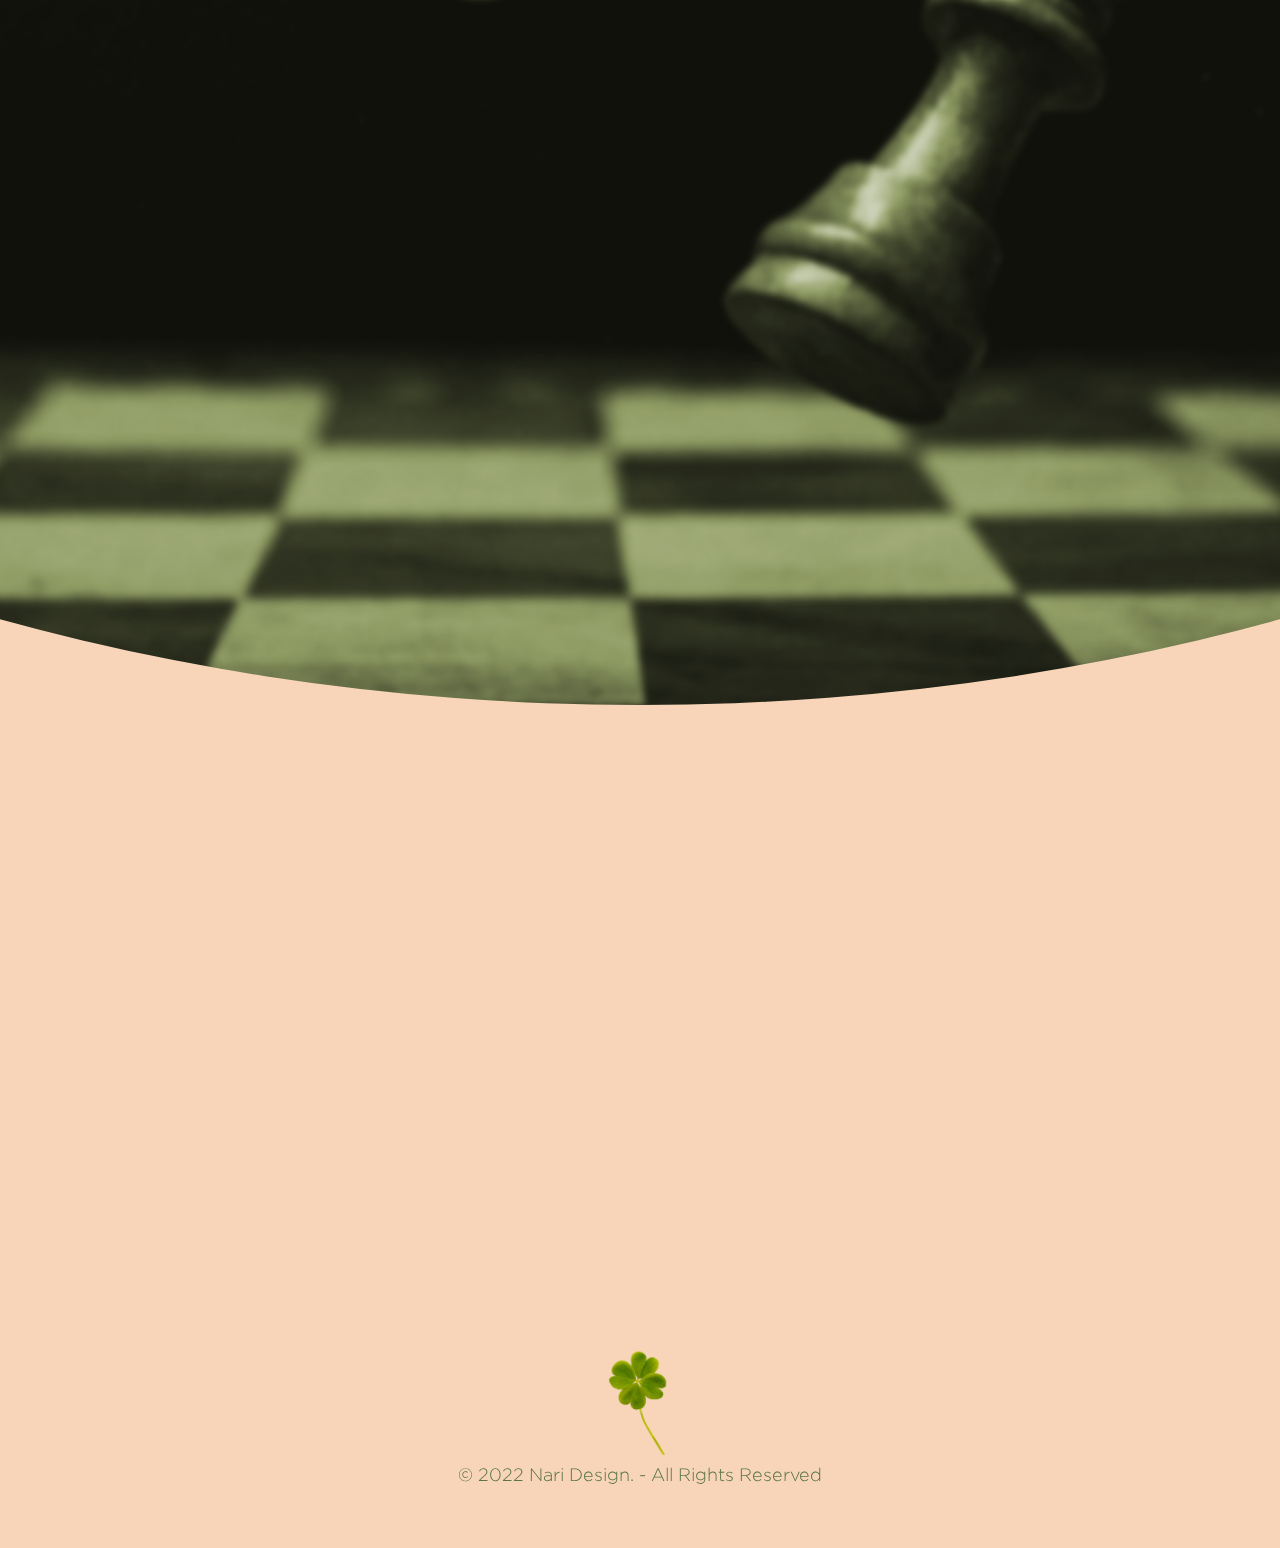
==== commit 91ebdd99: "Update index.html" ====
--- a/index.html
+++ b/index.html
@@ -162,7 +162,7 @@
 
         <!-- 콘택트 섹션 -->
         <section id="contact" class="bg-call">
-            <div class="contactWrap" data-aos="fade-up">
+            <a href="contact.html" target="_blank"><div class="contactWrap" data-aos="fade-up">
                 <h2 class="contactText">making something Pleasure!</h2>
             </div>
             <div class="contactWrap" data-aos="fade-up">
@@ -170,14 +170,14 @@
             </div>
             <div class="contactWrap" data-aos="fade-up">
                 <h2 class="contactText">I LOOK TOWARDS TO HEARING FROM YOU :)</h2>
-            </div> 
+            </div></a>
 
             <!-- 연락처 -->
-            <div class="detail">
+<!--             <div class="detail">
                 <a href="nary8022@gmail.com" target="_blank" class="footer-link">E-mail</a><br>
                 <a href="#" target="_blank" class="footer-link">Instagram</a><br>
                 <a href="#" target="_blank" class="footer-link">Github</a><br>
-            </div>
+            </div> -->
 
             <!-- <div class="bg-image-holder"></div> -->
         </section>
--- a/css/index0104.css
+++ b/css/index0104.css
@@ -3,7 +3,7 @@
     margin:0;
     padding:0;
     font-family: gotham;
-    list-style: none;
+    /* list-style: none; */
     text-align: center;
     color: #5c7547;  
 }
@@ -81,8 +81,9 @@
 }
 
 .detail button {
+    display: inline-block;
     padding: 5px 10px;
-    margin-bottom: 5px;
+    margin-top: 20px;
     border: 1px solid #96AF7D
 }
 
@@ -277,9 +278,7 @@
     margin-left: -100vw;
     border-radius: 50%;
     background: url(../img/chessimggr_bg22.png) no-repeat center;
-    background-position: 50% 50%;
     background-size: contain;
-    background-repeat: repeat-y;
     text-align: center;
     position: absolute;
     z-index: -10;
@@ -305,7 +304,7 @@
 
 
   .top-bubble .col50:last-of-type {
-    background:url(../img/bgGra.png) top;
+/*     background:url(../img/bgGra.png) top; */
     background-size: contain;
     height: 600px;
 
@@ -313,7 +312,9 @@
   .top-bubble #name {
     margin-left: 30vw;
     padding-top: 50px;
-    color: #fff;
+    font-size: 50px;
+    color: #5c7547;
+    mix-blend-mode: multiply;
   }
 .colright {
     padding-top: 300px;
@@ -336,9 +337,11 @@
     width: 400px;
     position: relative;
     color: #fff;
-    /* mix-blend-mode :luminosity; */
-    /* text-align: justify; */
-    /* font-size: 1.6rem; */
+  }
+
+  .top-bubble .detail li, .top-bubble .detail a{
+    text-align: left;
+    color: #fff;
   }
   .top-bubble .detail:last-of-type {
     padding-top: 2vw;
@@ -667,6 +670,7 @@
     #quotes h3 {
         font-size: 36px;
     }
+    
     /* 워크 */
     #work {
         margin-top: 400px;
@@ -716,13 +720,11 @@
     @media screen and (max-width:500px) {
         
         .detail, button{
-            font-size: 11.2px;
+            font-size: 10px;
         }
         main .detail {
             width: 250px;
             margin-top: 50px;
-            /* text-align: justify;
-            letter-spacing: .05px; */
         }
 
         #quotes {
@@ -741,6 +743,7 @@
             left: 25%;
             top: 80vw;
         }
+        
         .bubble-wrap .col50:last-of-type {
             background-color: rgba(255,255,255,.5);
             background-image: none;
@@ -753,7 +756,10 @@
             padding-left: 110vw;
             z-index: 99;
             mix-blend-mode :normal;
-            color: #5c7547
+            color: #5c7547;
+        }
+        .bubble-wrap .detail li {
+            color: #5c7547;
         }
         .bubble-wrap .detail button {
             border: 1px solid #5c7547;
@@ -814,4 +820,4 @@
             font-size: .5em;
         }
         }
-    }+    }
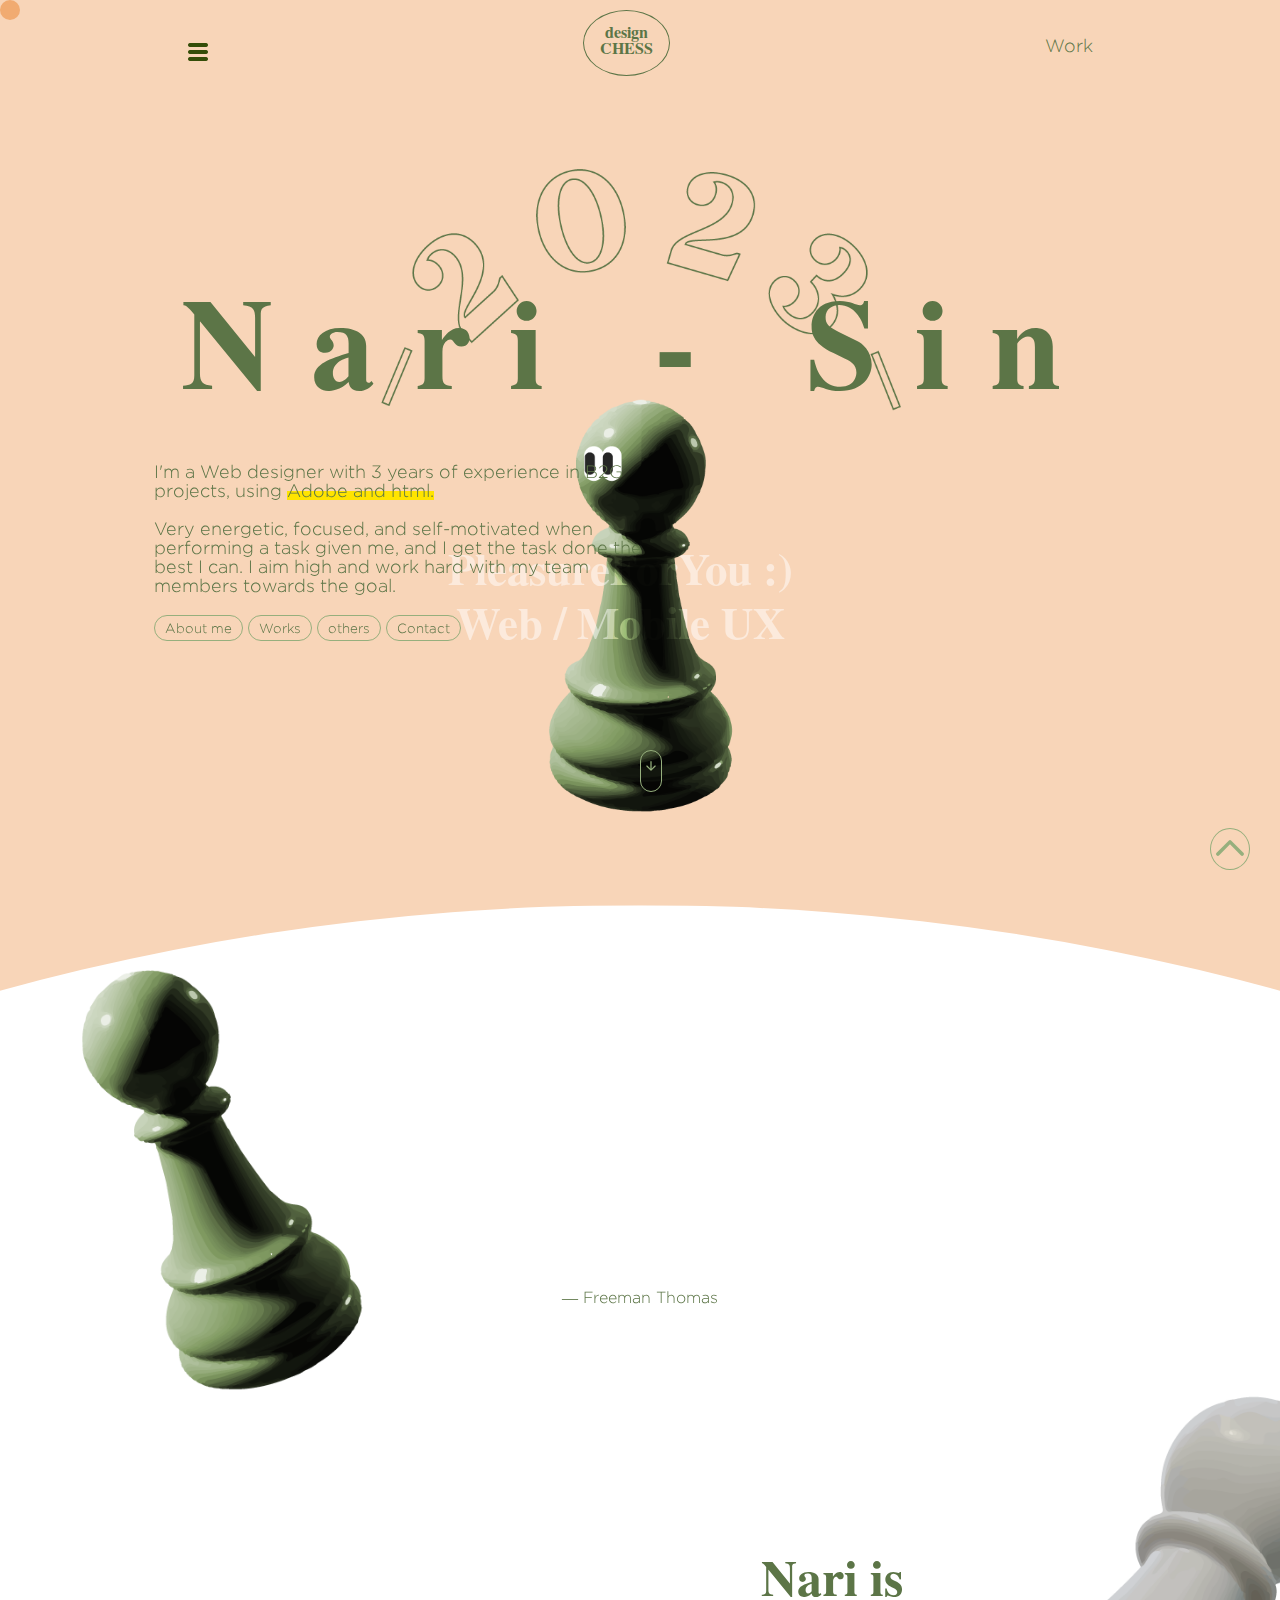
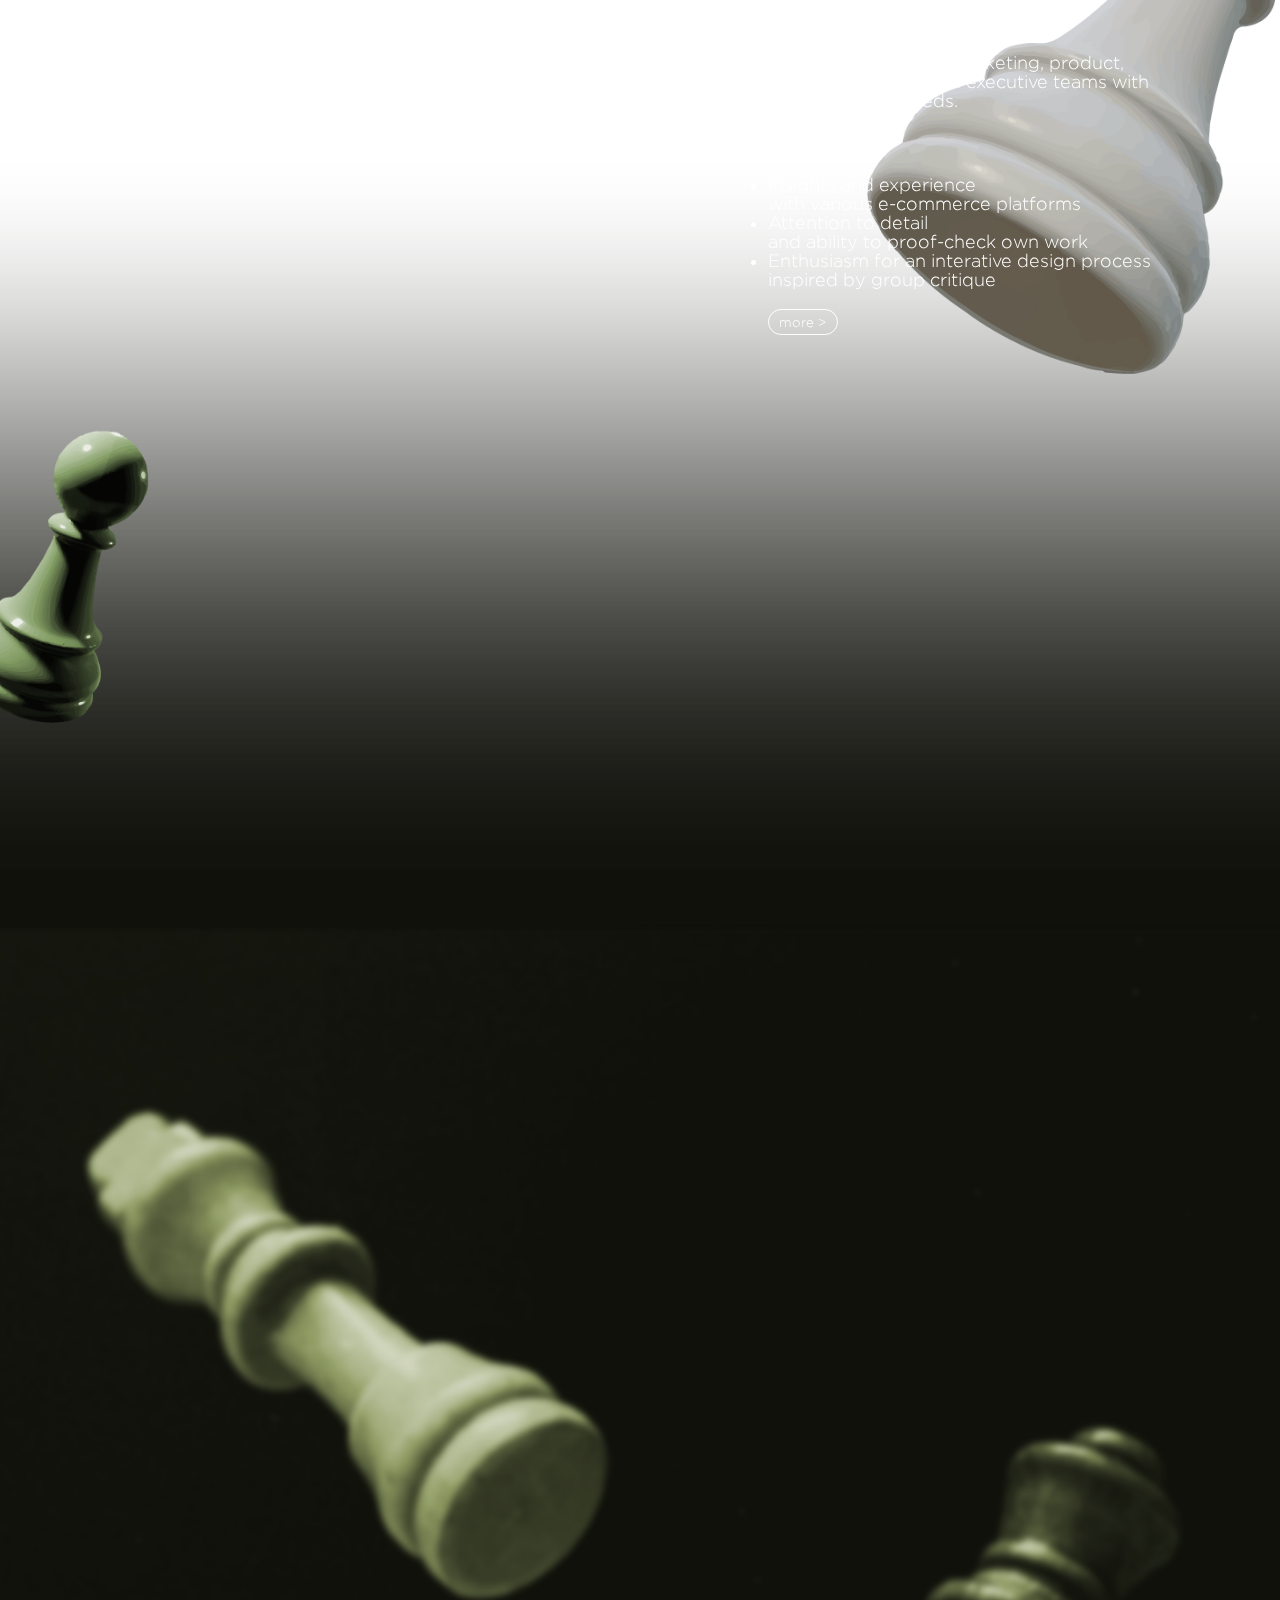
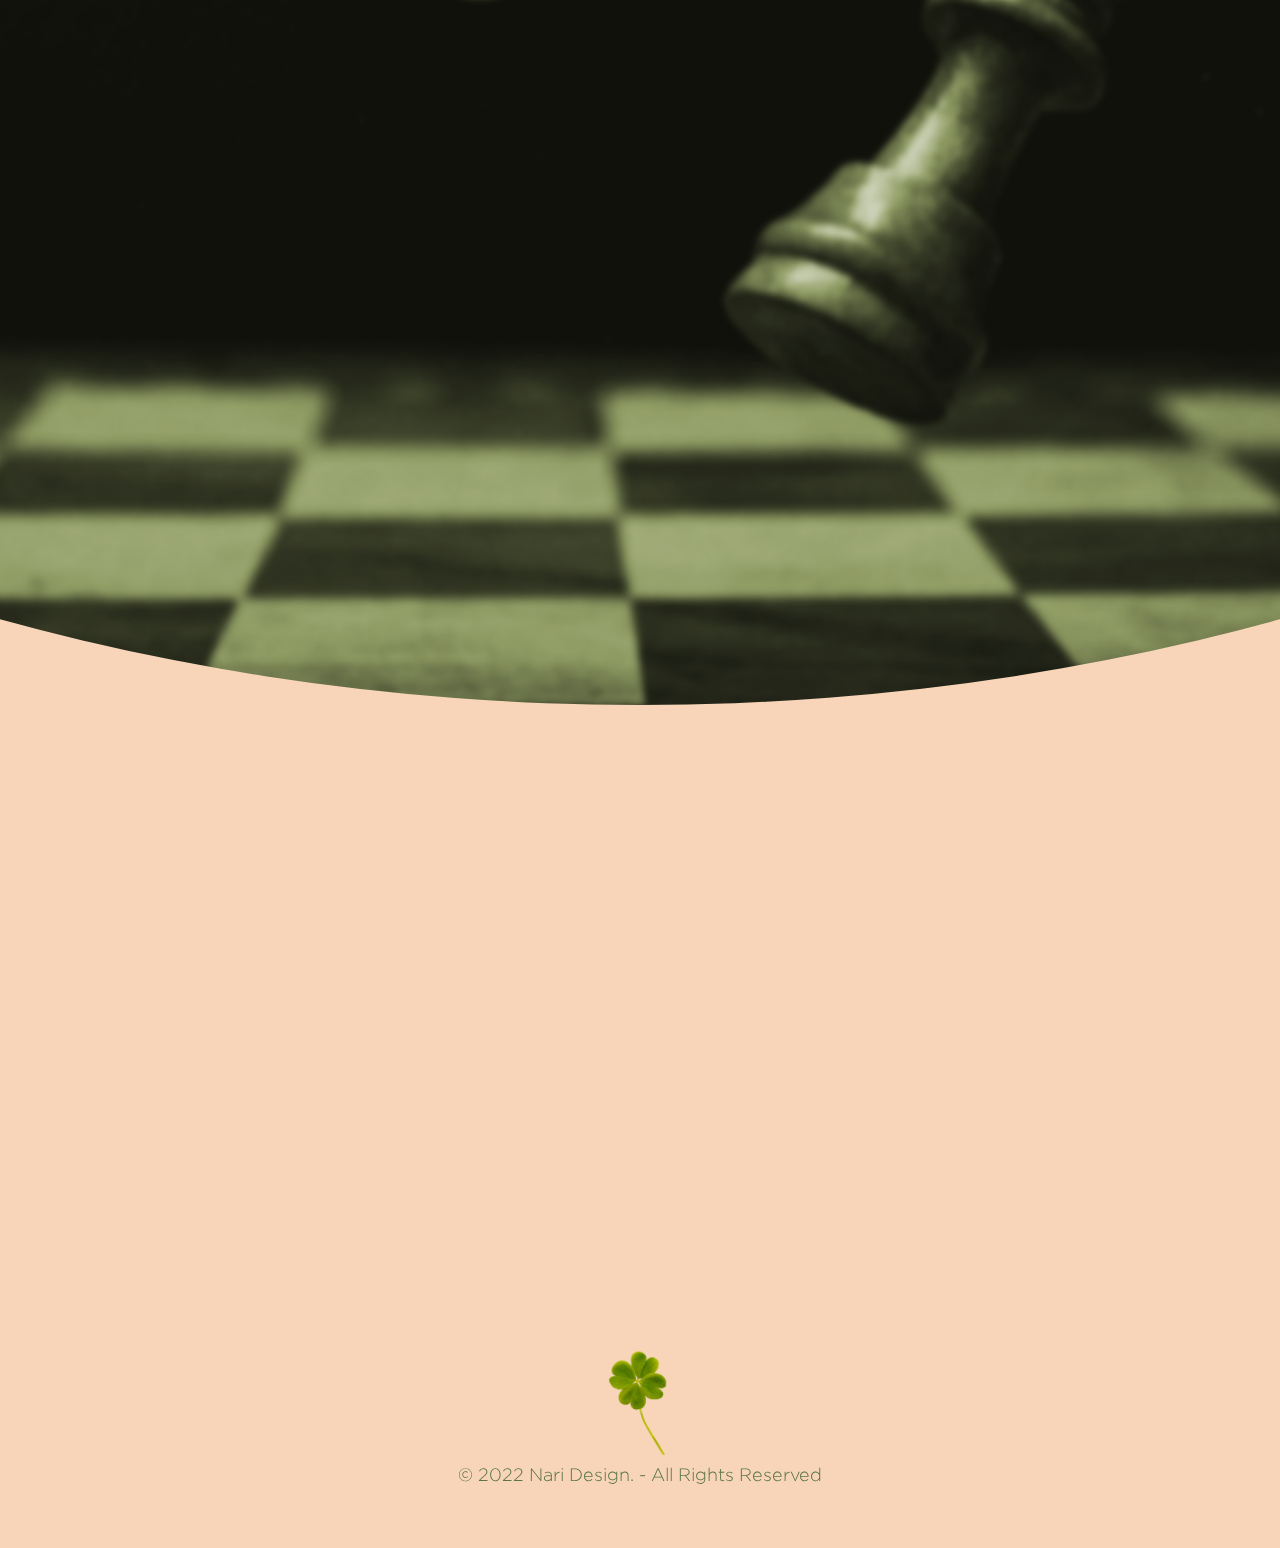
==== commit 66e3f694: "Update index.html" ====
--- a/index.html
+++ b/index.html
@@ -27,7 +27,7 @@
         </header>
         <nav>
             <p class="btn"><a href="about.html">about</a></p>
-            <p class="btn"><a href="workIndex.html">works</a></p>
+            <p class="btn"><a href="work_s.html">works</a></p>
             <p class="btn"><a href="others.html">others</a></p>
             <p class="btn"><a href="contact.html">contact</a></p>
             <div><a href="index.html"><img src="img/logoC.png" alt="logo"></a></div>
